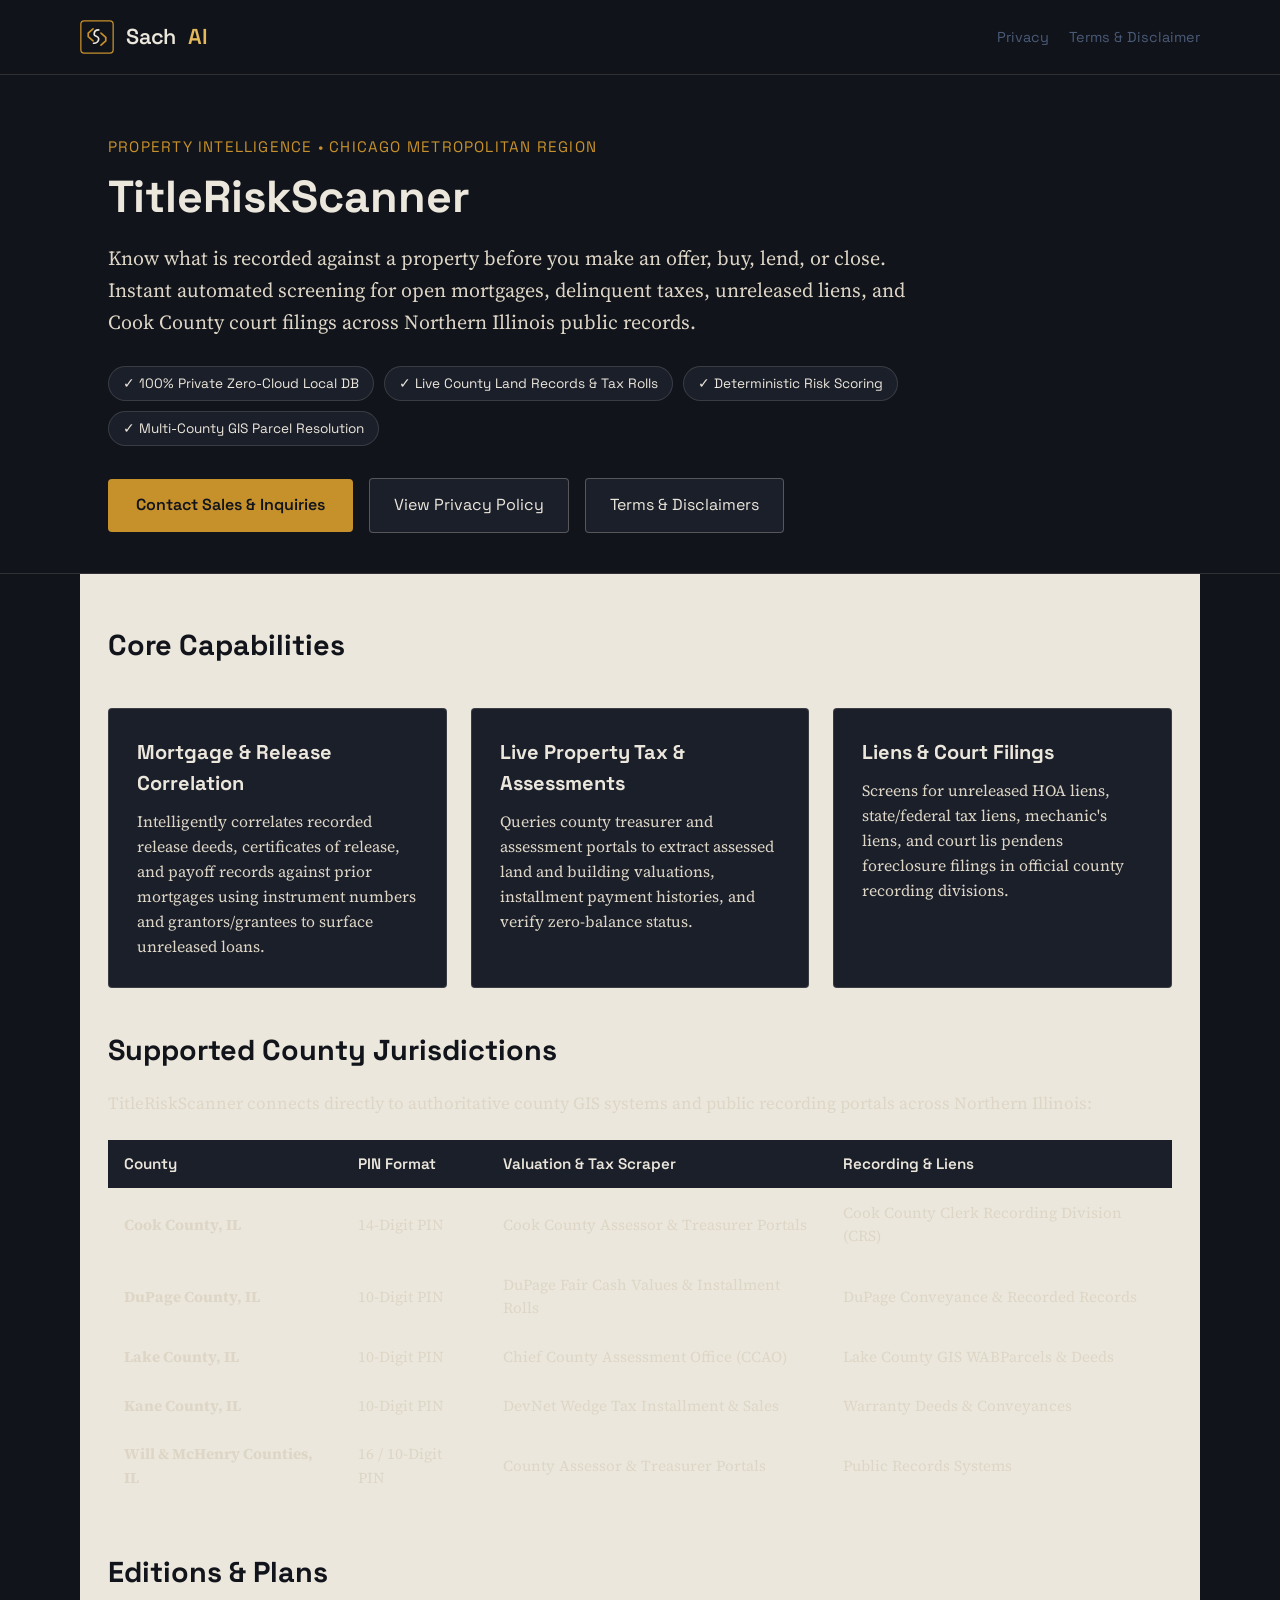
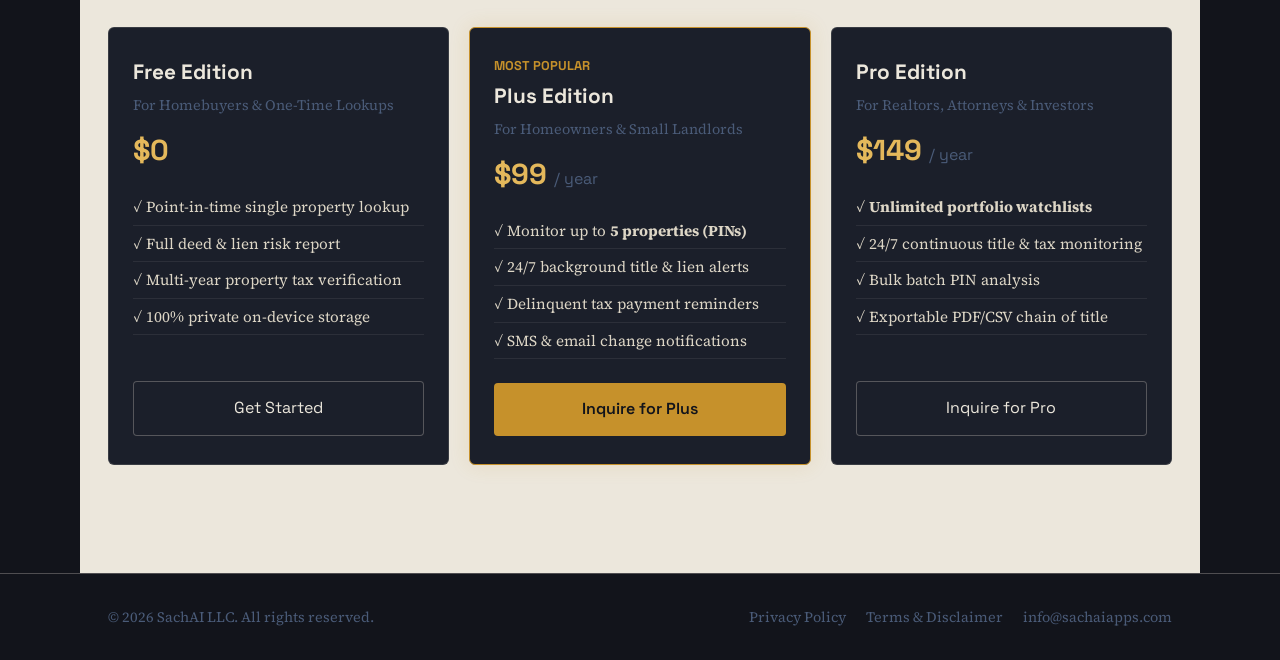
==== titleriskscanner/index.html @ fa9edb5c "Add TitleRiskScanner showcase, privacy policy, terms of service, and official contact info" ====
<!DOCTYPE html>
<html lang="en">
<head>
<meta charset="UTF-8">
<meta name="viewport" content="width=device-width, initial-scale=1.0">
<title>TitleRiskScanner — Property Title, Lien &amp; Tax Intelligence | SachAI</title>
<meta name="description" content="TitleRiskScanner automatically investigates Chicagoland property parcels, unreleased mortgages, liens, lis pendens, and county property tax records. 100% private local storage.">
<link rel="preconnect" href="https://fonts.googleapis.com">
<link rel="preconnect" href="https://fonts.gstatic.com" crossorigin>
<link href="https://fonts.googleapis.com/css2?family=Space+Grotesk:wght@500;600;700&family=Source+Serif+4:ital,wght@0,400;0,600;1,400&display=swap" rel="stylesheet">
<link rel="stylesheet" href="../styles.css">
<style>
  .product-hero {
    padding: 60px 0 40px;
    border-bottom: 1px solid var(--line);
    position: relative;
    overflow: hidden;
  }
  .product-kicker {
    font-family: var(--font-display);
    color: var(--brass);
    font-size: 0.95rem;
    letter-spacing: 0.08em;
    text-transform: uppercase;
    margin-bottom: 12px;
  }
  .product-title {
    font-family: var(--font-display);
    font-size: 2.8rem;
    font-weight: 700;
    line-height: 1.15;
    margin: 0 0 16px;
    color: var(--paper);
  }
  .product-lede {
    font-size: 1.25rem;
    color: var(--paper-dim);
    line-height: 1.6;
    max-width: 820px;
    margin-bottom: 28px;
  }
  .badge-row {
    display: flex;
    flex-wrap: wrap;
    gap: 10px;
    margin-bottom: 32px;
  }
  .pill-badge {
    display: inline-flex;
    align-items: center;
    gap: 6px;
    background: var(--ink-2);
    border: 1px solid var(--line);
    padding: 6px 14px;
    border-radius: 20px;
    font-family: var(--font-display);
    font-size: 0.85rem;
    color: var(--paper);
  }
  .cta-group {
    display: flex;
    flex-wrap: wrap;
    gap: 16px;
    align-items: center;
  }
  .btn-primary {
    display: inline-flex;
    align-items: center;
    gap: 8px;
    background: var(--brass);
    color: var(--ink);
    font-family: var(--font-display);
    font-weight: 600;
    font-size: 1rem;
    padding: 14px 28px;
    border-radius: 4px;
    text-decoration: none;
    transition: background 0.2s ease, transform 0.1s ease;
  }
  .btn-primary:hover {
    background: var(--brass-light);
    transform: translateY(-1px);
  }
  .btn-secondary {
    display: inline-flex;
    align-items: center;
    gap: 8px;
    background: var(--ink-2);
    color: var(--paper);
    border: 1px solid var(--line-strong);
    font-family: var(--font-display);
    font-size: 1rem;
    padding: 14px 24px;
    border-radius: 4px;
    text-decoration: none;
    transition: border-color 0.2s ease;
  }
  .btn-secondary:hover {
    border-color: var(--brass);
    color: var(--brass-light);
  }
  .grid-3 {
    display: grid;
    grid-template-columns: repeat(auto-fit, minmax(280px, 1fr));
    gap: 24px;
    margin: 40px 0;
  }
  .feature-card {
    background: var(--ink-2);
    border: 1px solid var(--line);
    padding: 28px;
    border-radius: 4px;
  }
  .feature-card h3 {
    font-family: var(--font-display);
    font-size: 1.25rem;
    color: var(--paper);
    margin: 0 0 10px;
  }
  .feature-card p {
    color: var(--paper-dim);
    font-size: 0.98rem;
    line-height: 1.6;
    margin: 0;
  }
  .county-table {
    width: 100%;
    border-collapse: collapse;
    margin: 24px 0;
    font-size: 0.95rem;
  }
  .county-table th, .county-table td {
    padding: 12px 16px;
    text-align: left;
    border-bottom: 1px solid var(--line);
  }
  .county-table th {
    background: var(--ink-2);
    font-family: var(--font-display);
    color: var(--paper);
    font-weight: 600;
  }
  .county-table td {
    color: var(--paper-dim);
  }
  .tier-grid {
    display: grid;
    grid-template-columns: repeat(auto-fit, minmax(260px, 1fr));
    gap: 20px;
    margin: 32px 0 48px;
  }
  .tier-card {
    background: var(--ink-2);
    border: 1px solid var(--line);
    padding: 28px 24px;
    border-radius: 6px;
    display: flex;
    flex-direction: column;
    justify-content: space-between;
  }
  .tier-card.featured {
    border-color: var(--brass);
    box-shadow: 0 0 20px rgba(198, 145, 43, 0.15);
  }
  .tier-title {
    font-family: var(--font-display);
    font-size: 1.3rem;
    color: var(--paper);
    margin: 0 0 6px;
  }
  .tier-price {
    font-family: var(--font-display);
    font-size: 1.8rem;
    font-weight: 700;
    color: var(--brass-light);
    margin: 12px 0;
  }
  .tier-list {
    list-style: none;
    padding: 0;
    margin: 16px 0 24px;
    font-size: 0.95rem;
    color: var(--paper-dim);
  }
  .tier-list li {
    padding: 6px 0;
    border-bottom: 1px solid rgba(236, 231, 220, 0.08);
  }
</style>
</head>
<body>

<header class="site-head">
  <div class="wrap head-row" style="padding-bottom: 20px;">
    <a href="../index.html" class="logotype" aria-label="SachAI home">
      <svg class="mark" viewBox="0 0 40 40" xmlns="http://www.w3.org/2000/svg" aria-hidden="true">
        <rect x="1" y="1" width="38" height="38" rx="4" fill="none" stroke="#c6912b" stroke-width="1.5"/>
        <path d="M15.33 10.33 L9.67 15.33 L9.67 19.67 L15.33 24.67" fill="none" stroke="#c6912b" stroke-width="2" stroke-linecap="round" stroke-linejoin="round"/>
        <path d="M24.67 15.33 L30.33 20.33 L30.33 24.67 L24.67 29.67" fill="none" stroke="#c6912b" stroke-width="2" stroke-linecap="round" stroke-linejoin="round"/>
        <path d="M22 11.67 C18.33 11.67 16.67 14 16.67 16.67 C16.67 19.67 22 18.67 22 22 C22 25 19.67 27.33 16 27.33" fill="none" stroke="#ece7dc" stroke-width="2" stroke-linecap="round"/>
      </svg>
      Sach<span class="co">AI</span>
    </a>
    <div style="display: flex; gap: 20px; align-items: center;">
      <a href="privacy.html" style="font-family: var(--font-display); font-size: 0.9rem; color: var(--slate); text-decoration: none;">Privacy</a>
      <a href="terms.html" style="font-family: var(--font-display); font-size: 0.9rem; color: var(--slate); text-decoration: none;">Terms &amp; Disclaimer</a>
    </div>
  </div>
</header>

<section class="product-hero">
  <div class="wrap">
    <div class="product-kicker">Property Intelligence &bull; Chicago Metropolitan Region</div>
    <h1 class="product-title">TitleRiskScanner</h1>
    <p class="product-lede">
      Know what is recorded against a property before you make an offer, buy, lend, or close. Instant automated screening for open mortgages, delinquent taxes, unreleased liens, and Cook County court filings across Northern Illinois public records.
    </p>

    <div class="badge-row">
      <span class="pill-badge">&#10003; 100% Private Zero-Cloud Local DB</span>
      <span class="pill-badge">&#10003; Live County Land Records &amp; Tax Rolls</span>
      <span class="pill-badge">&#10003; Deterministic Risk Scoring</span>
      <span class="pill-badge">&#10003; Multi-County GIS Parcel Resolution</span>
    </div>

    <div class="cta-group">
      <a href="mailto:info@sachaiapps.com?subject=TitleRiskScanner%20Inquiry" class="btn-primary">Contact Sales &amp; Inquiries</a>
      <a href="privacy.html" class="btn-secondary">View Privacy Policy</a>
      <a href="terms.html" class="btn-secondary">Terms &amp; Disclaimers</a>
    </div>
  </div>
</section>

<main class="wrap" style="padding-top: 48px; padding-bottom: 60px;">
  <h2 style="font-family: var(--font-display); font-size: 1.8rem; margin: 0 0 16px;">Core Capabilities</h2>
  
  <div class="grid-3">
    <div class="feature-card">
      <h3>Mortgage &amp; Release Correlation</h3>
      <p>Intelligently correlates recorded release deeds, certificates of release, and payoff records against prior mortgages using instrument numbers and grantors/grantees to surface unreleased loans.</p>
    </div>
    <div class="feature-card">
      <h3>Live Property Tax &amp; Assessments</h3>
      <p>Queries county treasurer and assessment portals to extract assessed land and building valuations, installment payment histories, and verify zero-balance status.</p>
    </div>
    <div class="feature-card">
      <h3>Liens &amp; Court Filings</h3>
      <p>Screens for unreleased HOA liens, state/federal tax liens, mechanic's liens, and court lis pendens foreclosure filings in official county recording divisions.</p>
    </div>
  </div>

  <h2 style="font-family: var(--font-display); font-size: 1.8rem; margin: 40px 0 16px;">Supported County Jurisdictions</h2>
  <p style="color: var(--paper-dim);">TitleRiskScanner connects directly to authoritative county GIS systems and public recording portals across Northern Illinois:</p>

  <table class="county-table">
    <thead>
      <tr>
        <th>County</th>
        <th>PIN Format</th>
        <th>Valuation &amp; Tax Scraper</th>
        <th>Recording &amp; Liens</th>
      </tr>
    </thead>
    <tbody>
      <tr>
        <td><strong>Cook County, IL</strong></td>
        <td>14-Digit PIN</td>
        <td>Cook County Assessor &amp; Treasurer Portals</td>
        <td>Cook County Clerk Recording Division (CRS)</td>
      </tr>
      <tr>
        <td><strong>DuPage County, IL</strong></td>
        <td>10-Digit PIN</td>
        <td>DuPage Fair Cash Values &amp; Installment Rolls</td>
        <td>DuPage Conveyance &amp; Recorded Records</td>
      </tr>
      <tr>
        <td><strong>Lake County, IL</strong></td>
        <td>10-Digit PIN</td>
        <td>Chief County Assessment Office (CCAO)</td>
        <td>Lake County GIS WABParcels &amp; Deeds</td>
      </tr>
      <tr>
        <td><strong>Kane County, IL</strong></td>
        <td>10-Digit PIN</td>
        <td>DevNet Wedge Tax Installment &amp; Sales</td>
        <td>Warranty Deeds &amp; Conveyances</td>
      </tr>
      <tr>
        <td><strong>Will &amp; McHenry Counties, IL</strong></td>
        <td>16 / 10-Digit PIN</td>
        <td>County Assessor &amp; Treasurer Portals</td>
        <td>Public Records Systems</td>
      </tr>
    </tbody>
  </table>

  <h2 style="font-family: var(--font-display); font-size: 1.8rem; margin: 48px 0 16px;">Editions &amp; Plans</h2>
  <div class="tier-grid">
    <div class="tier-card">
      <div>
        <h3 class="tier-title">Free Edition</h3>
        <p style="color: var(--slate); font-size: 0.9rem; margin: 0;">For Homebuyers &amp; One-Time Lookups</p>
        <div class="tier-price">$0</div>
        <ul class="tier-list">
          <li>&#10003; Point-in-time single property lookup</li>
          <li>&#10003; Full deed &amp; lien risk report</li>
          <li>&#10003; Multi-year property tax verification</li>
          <li>&#10003; 100% private on-device storage</li>
        </ul>
      </div>
      <a href="mailto:info@sachaiapps.com?subject=TitleRiskScanner%20Free%20Edition" class="btn-secondary" style="text-align: center; justify-content: center;">Get Started</a>
    </div>

    <div class="tier-card featured">
      <div>
        <div style="font-family: var(--font-display); color: var(--brass); font-size: 0.8rem; text-transform: uppercase; font-weight: 700; margin-bottom: 4px;">Most Popular</div>
        <h3 class="tier-title">Plus Edition</h3>
        <p style="color: var(--slate); font-size: 0.9rem; margin: 0;">For Homeowners &amp; Small Landlords</p>
        <div class="tier-price">$99 <span style="font-size: 1rem; font-weight: normal; color: var(--slate);">/ year</span></div>
        <ul class="tier-list">
          <li>&#10003; Monitor up to <strong>5 properties (PINs)</strong></li>
          <li>&#10003; 24/7 background title &amp; lien alerts</li>
          <li>&#10003; Delinquent tax payment reminders</li>
          <li>&#10003; SMS &amp; email change notifications</li>
        </ul>
      </div>
      <a href="mailto:info@sachaiapps.com?subject=TitleRiskScanner%20Plus%20License" class="btn-primary" style="text-align: center; justify-content: center;">Inquire for Plus</a>
    </div>

    <div class="tier-card">
      <div>
        <h3 class="tier-title">Pro Edition</h3>
        <p style="color: var(--slate); font-size: 0.9rem; margin: 0;">For Realtors, Attorneys &amp; Investors</p>
        <div class="tier-price">$149 <span style="font-size: 1rem; font-weight: normal; color: var(--slate);">/ year</span></div>
        <ul class="tier-list">
          <li>&#10003; <strong>Unlimited portfolio watchlists</strong></li>
          <li>&#10003; 24/7 continuous title &amp; tax monitoring</li>
          <li>&#10003; Bulk batch PIN analysis</li>
          <li>&#10003; Exportable PDF/CSV chain of title</li>
        </ul>
      </div>
      <a href="mailto:info@sachaiapps.com?subject=TitleRiskScanner%20Pro%20License" class="btn-secondary" style="text-align: center; justify-content: center;">Inquire for Pro</a>
    </div>
  </div>
</main>

<footer>
  <div class="wrap foot-row">
    <span>&copy; 2026 SachAI LLC. All rights reserved.</span>
    <div style="display: flex; gap: 20px;">
      <a href="privacy.html">Privacy Policy</a>
      <a href="terms.html">Terms &amp; Disclaimer</a>
      <a href="mailto:info@sachaiapps.com">info@sachaiapps.com</a>
    </div>
  </div>
</footer>

</body>
</html>
---- styles.css ----
/* ==========================================================================
   SachAI — Design tokens
   Palette: "blueprint & brass" — deep instrument-navy paired with a warm
   brass accent, evoking engineering drawings and precision hardware
   rather than a generic SaaS gradient.
   ========================================================================== */
:root {
  --ink: #12141b;
  --ink-2: #1b1f2a;
  --paper: #ece7dc;
  --paper-dim: #ddd6c6;
  --slate: #4a5b78;
  --brass: #c6912b;
  --brass-light: #e4b85b;
  --line: rgba(236, 231, 220, 0.14);
  --line-strong: rgba(236, 231, 220, 0.28);

  --font-display: "Space Grotesk", "Helvetica Neue", Arial, sans-serif;
  --font-body: "Source Serif 4", Georgia, "Times New Roman", serif;

  --max-w: 1120px;
}

* { box-sizing: border-box; }

html { scroll-behavior: smooth; }

@media (prefers-reduced-motion: reduce) {
  html { scroll-behavior: auto; }
  * { animation-duration: 0.001ms !important; transition-duration: 0.001ms !important; }
}

body {
  margin: 0;
  background: var(--ink);
  color: var(--paper);
  font-family: var(--font-body);
  font-size: 17px;
  line-height: 1.55;
  -webkit-font-smoothing: antialiased;
}

a {
  color: inherit;
}

.wrap {
  max-width: var(--max-w);
  margin: 0 auto;
  padding: 0 28px;
}

/* ---------------------------------------------------------------------- */
/* Header + nav                                                            */
/* ---------------------------------------------------------------------- */

header.site-head {
  position: sticky;
  top: 0;
  z-index: 20;
  background: rgba(18, 20, 27, 0.92);
  backdrop-filter: blur(8px);
  border-bottom: 1px solid var(--line);
}

.head-row {
  display: flex;
  align-items: center;
  justify-content: space-between;
  padding: 20px 0 0;
  gap: 24px;
  flex-wrap: wrap;
}

.logotype {
  display: flex;
  align-items: center;
  gap: 12px;
  font-family: var(--font-display);
  font-weight: 600;
  font-size: 1.35rem;
  letter-spacing: -0.01em;
  text-decoration: none;
  color: var(--paper);
}

.logotype .mark {
  width: 34px;
  height: 34px;
  flex-shrink: 0;
}

.logotype .co {
  color: var(--brass-light);
}

.tagline-small {
  font-family: var(--font-body);
  font-style: italic;
  color: var(--slate);
  font-size: 0.95rem;
  display: none;
}

@media (min-width: 720px) {
  .tagline-small { display: inline; }
}

nav.tabs {
  display: flex;
  gap: 4px;
  margin-top: 18px;
  overflow-x: auto;
  scrollbar-width: none;
  position: relative;
}
nav.tabs::-webkit-scrollbar { display: none; }

nav.tabs button {
  font-family: var(--font-display);
  background: none;
  border: none;
  color: var(--slate);
  font-size: 0.95rem;
  padding: 12px 18px;
  cursor: pointer;
  white-space: nowrap;
  position: relative;
  transition: color 0.2s ease;
}

nav.tabs button:hover {
  color: var(--paper);
}

nav.tabs button[aria-selected="true"] {
  color: var(--paper);
}

nav.tabs .indicator {
  position: absolute;
  bottom: 0;
  height: 2px;
  background: var(--brass);
  transition: left 0.28s cubic-bezier(0.4, 0, 0.2, 1), width 0.28s cubic-bezier(0.4, 0, 0.2, 1);
}

/* ---------------------------------------------------------------------- */
/* Hero                                                                     */
/* ---------------------------------------------------------------------- */

.hero {
  position: relative;
  padding: 72px 0 56px;
  overflow: hidden;
}

.hero-grid {
  position: absolute;
  inset: 0;
  background-image:
    linear-gradient(var(--line) 1px, transparent 1px),
    linear-gradient(90deg, var(--line) 1px, transparent 1px);
  background-size: 42px 42px;
  mask-image: linear-gradient(to bottom, black, transparent 85%);
  pointer-events: none;
  opacity: 0.6;
}

.hero-inner {
  position: relative;
  display: grid;
  grid-template-columns: 1fr;
  gap: 32px;
  align-items: end;
}

@media (min-width: 860px) {
  .hero-inner { grid-template-columns: 1.4fr 1fr; }
}

.hero h1 {
  font-family: var(--font-display);
  font-weight: 500;
  font-size: clamp(2.1rem, 5vw, 3.4rem);
  line-height: 1.08;
  letter-spacing: -0.01em;
  margin: 0 0 20px;
  max-width: 15ch;
}

.hero p.lede {
  font-size: 1.1rem;
  max-width: 46ch;
  color: rgba(236, 231, 220, 0.82);
  margin: 0;
}

.hero-figures {
  display: grid;
  grid-template-columns: repeat(2, 1fr);
  border: 1px solid var(--line-strong);
  border-radius: 2px;
}

.hero-figures div {
  padding: 18px 20px;
  border-right: 1px solid var(--line);
  border-bottom: 1px solid var(--line);
}
.hero-figures div:nth-child(2n) { border-right: none; }
.hero-figures div:nth-child(3), .hero-figures div:nth-child(4) { border-bottom: none; }

.hero-figures .num {
  display: block;
  font-family: var(--font-display);
  font-size: 1.6rem;
  color: var(--brass-light);
}
.hero-figures .lbl {
  font-size: 0.85rem;
  color: var(--slate);
}

/* ---------------------------------------------------------------------- */
/* Content panel                                                            */
/* ---------------------------------------------------------------------- */

main {
  background: var(--paper);
  color: var(--ink);
  border-top: 1px solid var(--line-strong);
}

.panel {
  padding: 56px 0 80px;
}

.panel-head {
  display: flex;
  align-items: baseline;
  justify-content: space-between;
  gap: 20px;
  margin-bottom: 8px;
  flex-wrap: wrap;
}

.panel-head h2 {
  font-family: var(--font-display);
  font-weight: 500;
  font-size: 1.9rem;
  margin: 0;
  letter-spacing: -0.01em;
}

.panel-head .count {
  font-family: var(--font-display);
  color: var(--slate);
  font-size: 0.95rem;
}

.panel-sub {
  color: var(--slate);
  margin: 0 0 36px;
  max-width: 60ch;
}

.card-grid {
  display: grid;
  grid-template-columns: 1fr;
  gap: 1px;
  background: var(--paper-dim);
  border: 1px solid var(--paper-dim);
}

@media (min-width: 720px) {
  .card-grid { grid-template-columns: 1fr 1fr; }
}

.card {
  background: var(--paper);
  padding: 28px 30px;
  display: flex;
  flex-direction: column;
  gap: 10px;
}

.card h3 {
  font-family: var(--font-display);
  font-size: 1.2rem;
  margin: 0;
  font-weight: 600;
}

.card .tag {
  color: var(--brass);
  font-style: italic;
  font-family: var(--font-body);
  font-size: 0.98rem;
  margin: 0;
}

.card p.desc {
  margin: 4px 0 6px;
  color: #2a2d33;
  font-size: 0.98rem;
}

.card a.card-link {
  font-family: var(--font-display);
  font-size: 0.88rem;
  color: var(--ink);
  text-decoration: none;
  border-bottom: 1px solid var(--brass);
  align-self: start;
  padding-bottom: 1px;
}
.card a.card-link:hover {
  color: var(--brass);
}

.state-msg {
  padding: 40px 0;
  color: var(--slate);
  font-style: italic;
}

/* ---------------------------------------------------------------------- */
/* Footer                                                                   */
/* ---------------------------------------------------------------------- */

footer {
  background: var(--ink);
  padding: 32px 0;
  border-top: 1px solid var(--line-strong);
}

footer .foot-row {
  display: flex;
  flex-wrap: wrap;
  gap: 16px;
  justify-content: space-between;
  align-items: center;
  color: var(--slate);
  font-size: 0.9rem;
}

footer a { color: var(--slate); text-decoration: none; }
footer a:hover { color: var(--brass-light); }

:focus-visible {
  outline: 2px solid var(--brass);
  outline-offset: 2px;
}
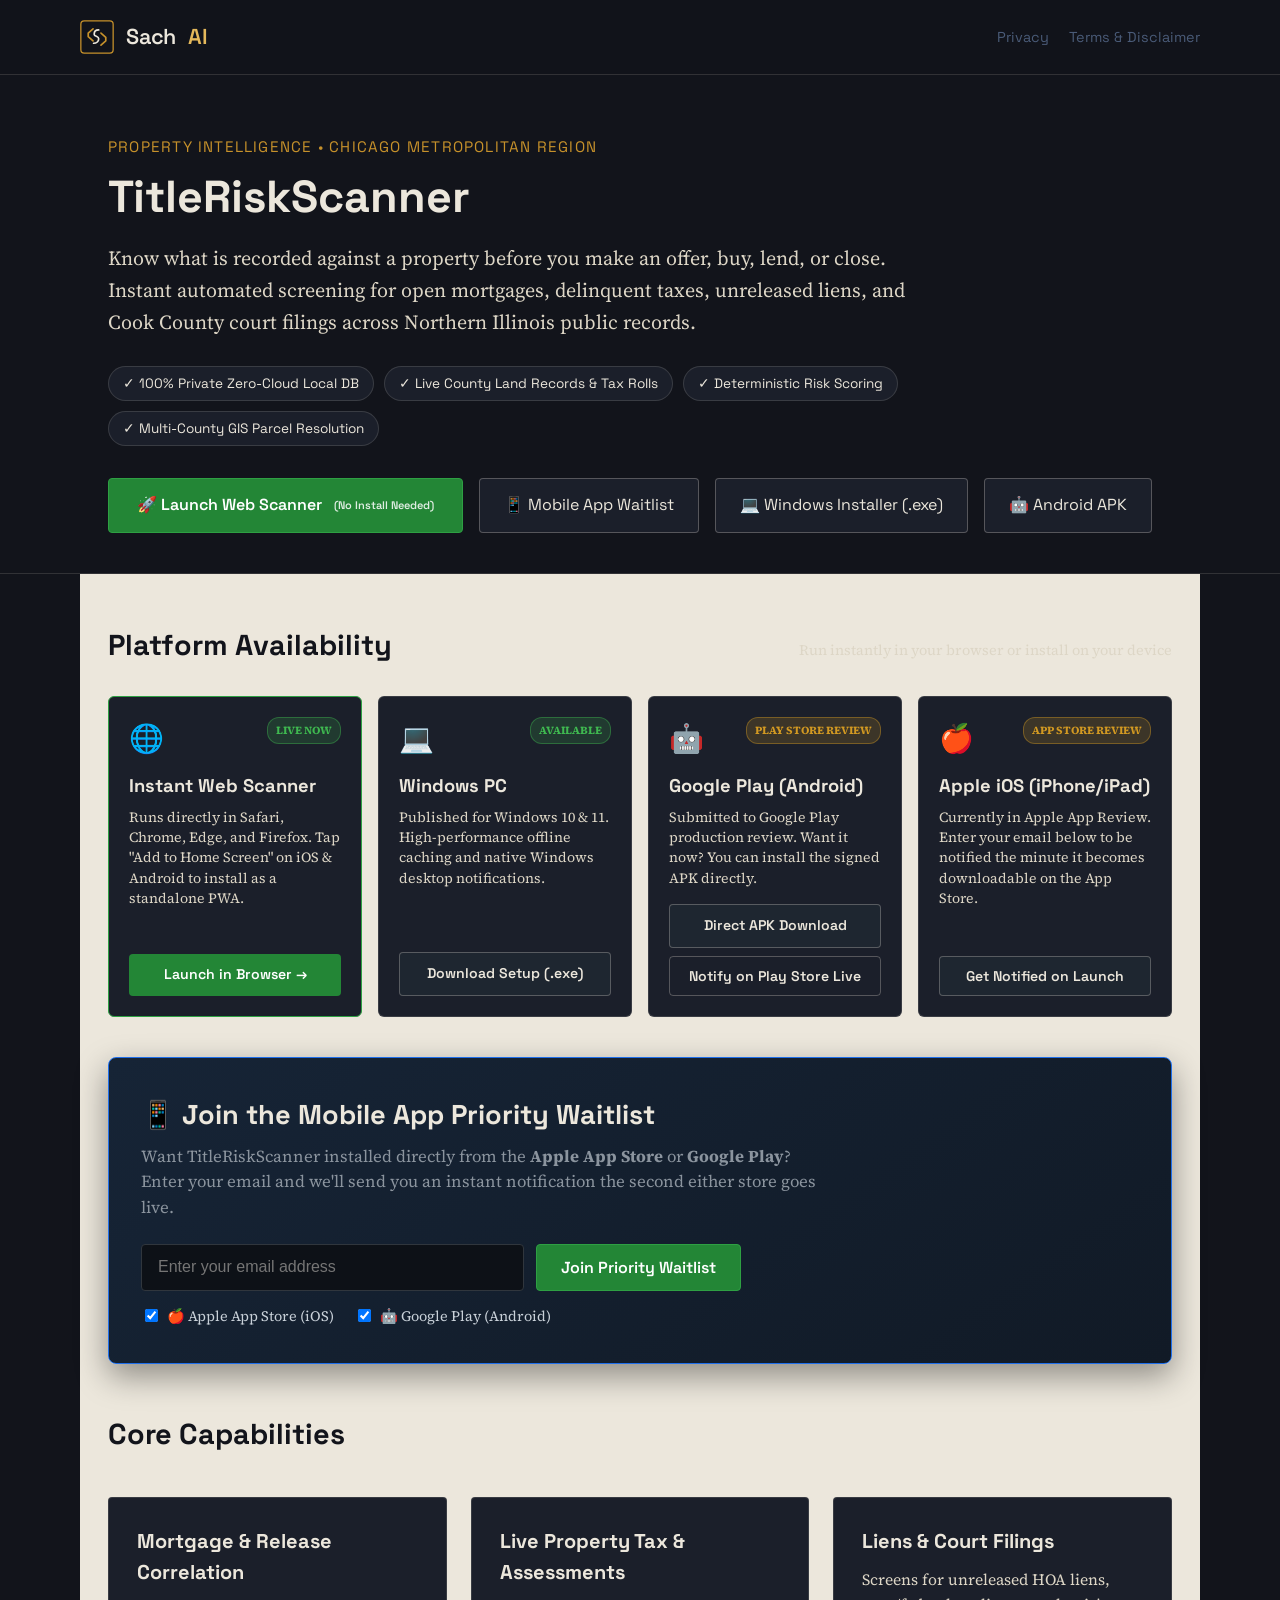
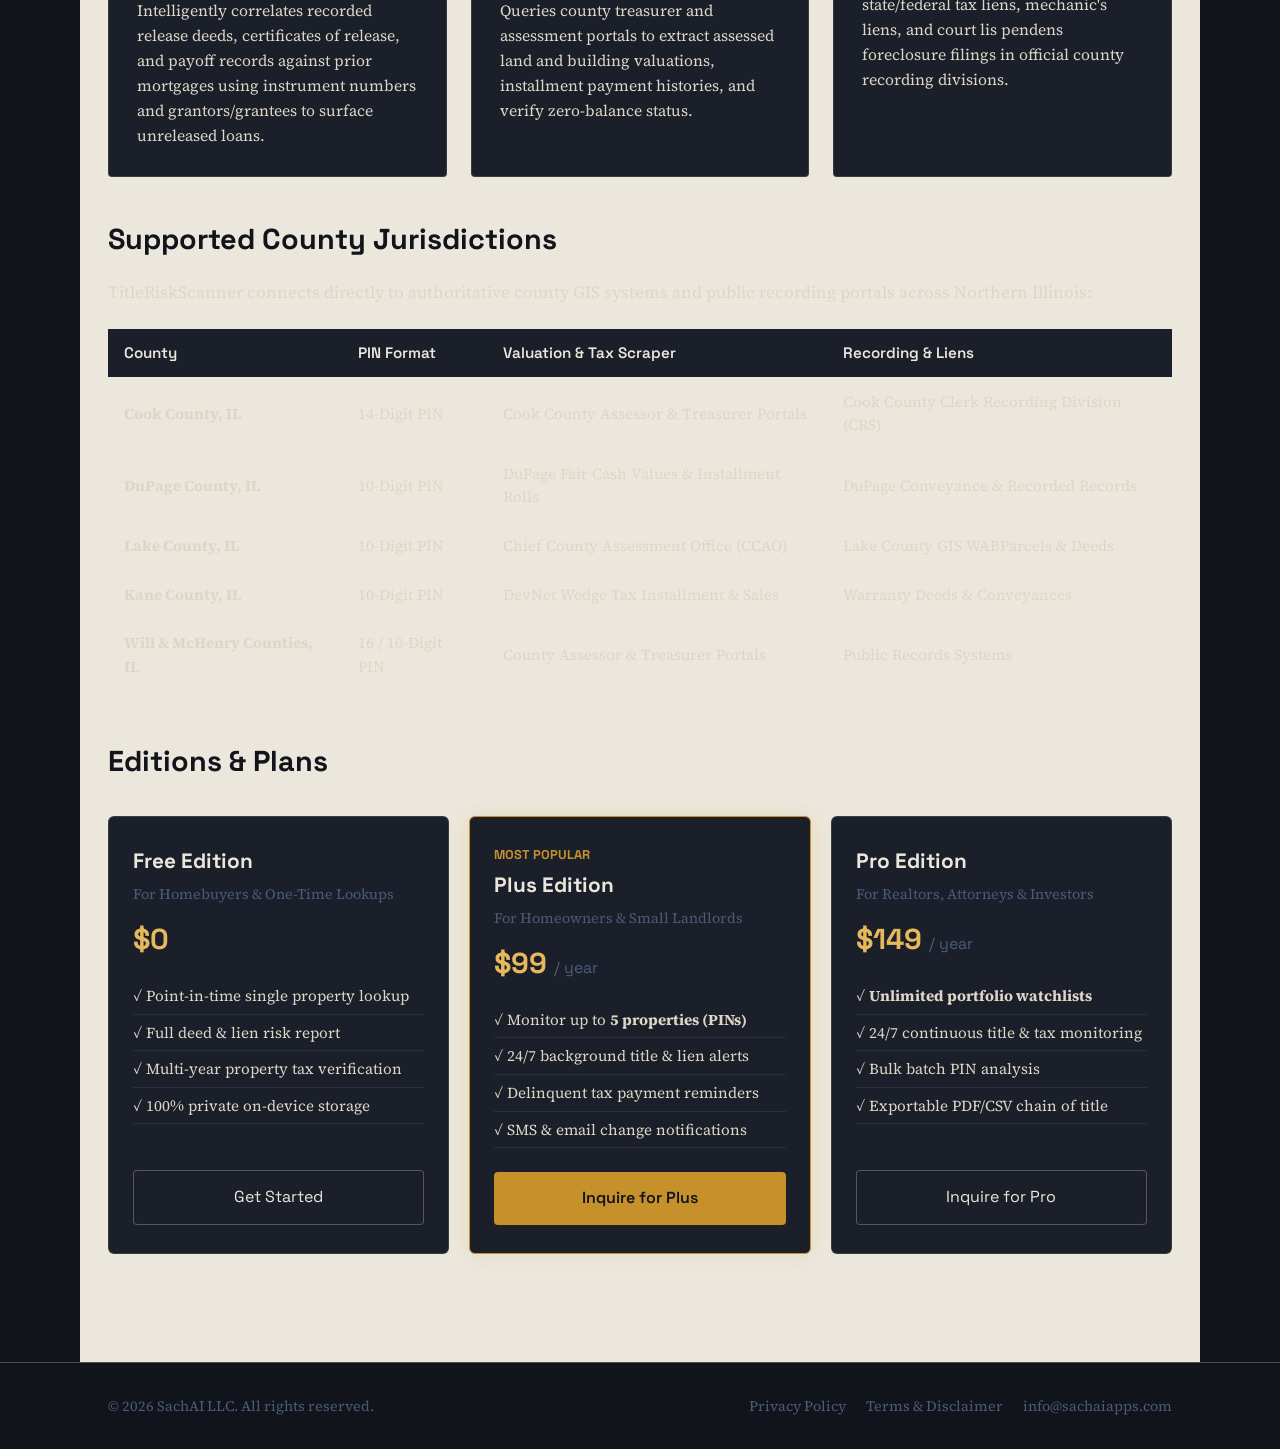
==== commit 0b39df97: "Deploy TitleRiskScanner Web App, Mobile Waitlist, Direct Android APK, and SEO metadata" ====
--- a/titleriskscanner/index.html
+++ b/titleriskscanner/index.html
@@ -4,6 +4,71 @@
 <meta charset="UTF-8">
 <meta name="viewport" content="width=device-width, initial-scale=1.0">
 <title>TitleRiskScanner — Property Title, Lien &amp; Tax Intelligence | SachAI</title>
+
+<link rel="canonical" href="https://sachaiapps.com/titleriskscanner/">
+<meta name="keywords" content="Cook County property title search, Chicago deed check, unreleased mortgage scanner, property tax delinquent search Illinois, DuPage County liens, real estate due diligence, title risk score">
+<meta name="author" content="SachAI LLC">
+<meta property="og:type" content="website">
+<meta property="og:title" content="TitleRiskScanner — Instant Property Title, Lien & Tax Intelligence">
+<meta property="og:description" content="Investigate Chicagoland property parcels, unreleased mortgages, liens, lis pendens, and county property tax records before you buy or close. 100% private local storage.">
+<meta property="og:url" content="https://sachaiapps.com/titleriskscanner/">
+<meta property="og:image" content="https://sachaiapps.com/logos/sachai-app-icon-1024.png">
+<meta name="twitter:card" content="summary_large_image">
+<meta name="twitter:title" content="TitleRiskScanner — Property Title & Lien Intelligence">
+<meta name="twitter:description" content="Instant title risk scoring, recorded deed inspection, unreleased mortgages, and county tax rolls across Cook County and Chicagoland.">
+<meta name="twitter:image" content="https://sachaiapps.com/logos/sachai-app-icon-1024.png">
+
+<!-- Schema.org SoftwareApplication JSON-LD -->
+<script type="application/ld+json">
+{
+  "@context": "https://schema.org",
+  "@type": "SoftwareApplication",
+  "name": "TitleRiskScanner",
+  "alternateName": "TitleRisk",
+  "operatingSystem": "Web, iOS, Android, Windows, macOS",
+  "applicationCategory": "RealEstateApplication",
+  "offers": [
+    {
+      "@type": "Offer",
+      "name": "Free Edition",
+      "price": "0",
+      "priceCurrency": "USD"
+    },
+    {
+      "@type": "Offer",
+      "name": "Plus Edition",
+      "price": "99",
+      "priceCurrency": "USD",
+      "priceSpecification": {
+        "@type": "UnitPriceSpecification",
+        "price": "99",
+        "priceCurrency": "USD",
+        "unitText": "YEAR"
+      }
+    },
+    {
+      "@type": "Offer",
+      "name": "Pro Edition",
+      "price": "149",
+      "priceCurrency": "USD",
+      "priceSpecification": {
+        "@type": "UnitPriceSpecification",
+        "price": "149",
+        "priceCurrency": "USD",
+        "unitText": "YEAR"
+      }
+    }
+  ],
+  "publisher": {
+    "@type": "Organization",
+    "name": "SachAI LLC",
+    "url": "https://sachaiapps.com",
+    "logo": "https://sachaiapps.com/logos/sachai-app-icon-1024.png"
+  },
+  "description": "Property Title Risk, Chain of Title, and Lien Intelligence Scanner for the Chicago metropolitan region."
+}
+</script>
+
 <meta name="description" content="TitleRiskScanner automatically investigates Chicagoland property parcels, unreleased mortgages, liens, lis pendens, and county property tax records. 100% private local storage.">
 <link rel="preconnect" href="https://fonts.googleapis.com">
 <link rel="preconnect" href="https://fonts.gstatic.com" crossorigin>
@@ -186,6 +251,168 @@
     padding: 6px 0;
     border-bottom: 1px solid rgba(236, 231, 220, 0.08);
   }
+
+  /* Platform Cards & Waitlist Section */
+  .platform-grid {
+    display: grid;
+    grid-template-columns: repeat(auto-fit, minmax(240px, 1fr));
+    gap: 16px;
+    margin: 28px 0;
+  }
+  .platform-card {
+    background: var(--ink-2);
+    border: 1px solid var(--line);
+    border-radius: 6px;
+    padding: 20px;
+    display: flex;
+    flex-direction: column;
+    justify-content: space-between;
+    transition: transform 0.15s ease, border-color 0.15s ease;
+  }
+  .platform-card:hover {
+    transform: translateY(-2px);
+    border-color: var(--brass);
+  }
+  .platform-card-header {
+    display: flex;
+    justify-content: space-between;
+    align-items: flex-start;
+    margin-bottom: 12px;
+  }
+  .platform-icon {
+    font-size: 28px;
+  }
+  .platform-status-badge {
+    font-size: 11px;
+    font-weight: 700;
+    text-transform: uppercase;
+    padding: 4px 8px;
+    border-radius: 12px;
+  }
+  .status-live {
+    background: rgba(63, 185, 80, 0.18);
+    color: #3fb950;
+    border: 1px solid rgba(63, 185, 80, 0.4);
+  }
+  .status-review {
+    background: rgba(210, 153, 34, 0.18);
+    color: #d29922;
+    border: 1px solid rgba(210, 153, 34, 0.4);
+  }
+  .platform-title {
+    font-family: var(--font-display);
+    font-size: 1.15rem;
+    color: var(--paper);
+    margin: 0 0 6px;
+  }
+  .platform-desc {
+    font-size: 0.88rem;
+    color: var(--paper-dim);
+    line-height: 1.45;
+    margin: 0 0 16px;
+  }
+  .platform-btn {
+    display: inline-flex;
+    align-items: center;
+    justify-content: center;
+    gap: 6px;
+    font-family: var(--font-display);
+    font-size: 0.88rem;
+    font-weight: 600;
+    padding: 10px 14px;
+    border-radius: 4px;
+    text-decoration: none;
+    transition: background 0.15s ease;
+  }
+  .platform-btn-primary {
+    background: var(--brass);
+    color: var(--ink);
+  }
+  .platform-btn-primary:hover {
+    background: var(--brass-light);
+  }
+  .platform-btn-secondary {
+    background: var(--ink-3, #1e2630);
+    color: var(--paper);
+    border: 1px solid var(--line-strong);
+  }
+  .platform-btn-secondary:hover {
+    border-color: var(--brass);
+    color: var(--brass-light);
+  }
+
+  /* Waitlist Form Box */
+  .waitlist-box {
+    background: linear-gradient(145deg, #162436 0%, #111a26 100%);
+    border: 1px solid #1f6feb;
+    border-radius: 8px;
+    padding: 36px 32px;
+    margin: 40px 0;
+    box-shadow: 0 12px 32px rgba(0,0,0,0.4);
+  }
+  .waitlist-title {
+    font-family: var(--font-display);
+    font-size: 1.7rem;
+    color: var(--paper);
+    margin: 0 0 8px;
+  }
+  .waitlist-sub {
+    font-size: 1.05rem;
+    color: #8b949e;
+    margin: 0 0 24px;
+    max-width: 680px;
+    line-height: 1.5;
+  }
+  .waitlist-form-row {
+    display: flex;
+    gap: 12px;
+    flex-wrap: wrap;
+    max-width: 600px;
+  }
+  .waitlist-input {
+    flex: 1;
+    min-width: 260px;
+    background: #0d1117;
+    border: 1px solid #30363d;
+    color: #f0f6fc;
+    padding: 12px 16px;
+    border-radius: 4px;
+    font-size: 1rem;
+    outline: none;
+  }
+  .waitlist-input:focus {
+    border-color: #58a6ff;
+    box-shadow: 0 0 0 3px rgba(88,166,255,0.2);
+  }
+  .waitlist-btn {
+    background: #238636;
+    color: #ffffff;
+    border: 1px solid #2ea043;
+    padding: 12px 24px;
+    border-radius: 4px;
+    font-family: var(--font-display);
+    font-size: 1rem;
+    font-weight: 600;
+    cursor: pointer;
+    transition: background 0.15s ease;
+  }
+  .waitlist-btn:hover {
+    background: #2ea043;
+  }
+  .waitlist-checks {
+    display: flex;
+    gap: 20px;
+    margin-top: 14px;
+    font-size: 0.9rem;
+    color: #c9d1d9;
+  }
+  .waitlist-checks label {
+    display: flex;
+    align-items: center;
+    gap: 6px;
+    cursor: pointer;
+  }
+
 </style>
 </head>
 <body>
@@ -224,14 +451,111 @@
     </div>
 
     <div class="cta-group">
-      <a href="mailto:info@sachaiapps.com?subject=TitleRiskScanner%20Inquiry" class="btn-primary">Contact Sales &amp; Inquiries</a>
-      <a href="privacy.html" class="btn-secondary">View Privacy Policy</a>
-      <a href="terms.html" class="btn-secondary">Terms &amp; Disclaimers</a>
+      <a href="app/" class="btn-primary" style="background:#238636; border:1px solid #2ea043; color:#fff;">
+        <span>🚀 Launch Web Scanner</span>
+        <span style="font-size:11px; opacity:0.85; padding-left:4px;">(No Install Needed)</span>
+      </a>
+      <a href="#waitlist" class="btn-secondary">
+        <span>📱 Mobile App Waitlist</span>
+      </a>
+      <a href="../downloads/1.4/TitleRiskScanner_Setup_v1.4.exe" class="btn-secondary" download>
+        <span>💻 Windows Installer (.exe)</span>
+      </a>
+      <a href="../downloads/1.4/TitleRiskScanner_Android_v1.4.1.apk" class="btn-secondary" download>
+        <span>🤖 Android APK</span>
+      </a>
     </div>
   </div>
 </section>
 
 <main class="wrap" style="padding-top: 48px; padding-bottom: 60px;">
+  
+  <!-- Platform Availability & Mobile Waitlist Section -->
+  <section id="waitlist" style="margin-bottom: 48px;">
+    <div style="display:flex; justify-content:space-between; align-items:baseline; flex-wrap:wrap; gap:12px; margin-bottom:12px;">
+      <h2 style="font-family: var(--font-display); font-size: 1.8rem; margin:0;">Platform Availability</h2>
+      <span style="color:var(--paper-dim); font-size:0.9rem;">Run instantly in your browser or install on your device</span>
+    </div>
+
+    <div class="platform-grid">
+      <!-- 1. Web App -->
+      <div class="platform-card" style="border-color:#2ea043;">
+        <div>
+          <div class="platform-card-header">
+            <span class="platform-icon">🌐</span>
+            <span class="platform-status-badge status-live">Live Now</span>
+          </div>
+          <h3 class="platform-title">Instant Web Scanner</h3>
+          <p class="platform-desc">Runs directly in Safari, Chrome, Edge, and Firefox. Tap "Add to Home Screen" on iOS & Android to install as a standalone PWA.</p>
+        </div>
+        <a href="app/" class="platform-btn platform-btn-primary" style="background:#238636; color:#fff;">Launch in Browser &rarr;</a>
+      </div>
+
+      <!-- 2. Windows -->
+      <div class="platform-card">
+        <div>
+          <div class="platform-card-header">
+            <span class="platform-icon">💻</span>
+            <span class="platform-status-badge status-live">Available</span>
+          </div>
+          <h3 class="platform-title">Windows PC</h3>
+          <p class="platform-desc">Published for Windows 10 & 11. High-performance offline caching and native Windows desktop notifications.</p>
+        </div>
+        <a href="../downloads/1.4/TitleRiskScanner_Setup_v1.4.exe" class="platform-btn platform-btn-secondary" download>Download Setup (.exe)</a>
+      </div>
+
+      <!-- 3. Android -->
+      <div class="platform-card">
+        <div>
+          <div class="platform-card-header">
+            <span class="platform-icon">🤖</span>
+            <span class="platform-status-badge status-review">Play Store Review</span>
+          </div>
+          <h3 class="platform-title">Google Play (Android)</h3>
+          <p class="platform-desc">Submitted to Google Play production review. Want it now? You can install the signed APK directly.</p>
+        </div>
+        <div style="display:flex; flex-direction:column; gap:8px;">
+          <a href="../downloads/1.4/TitleRiskScanner_Android_v1.4.1.apk" class="platform-btn platform-btn-secondary" download>Direct APK Download</a>
+          <button type="button" onclick="focusWaitlistEmail()" class="platform-btn platform-btn-secondary" style="cursor:pointer; background:none;">Notify on Play Store Live</button>
+        </div>
+      </div>
+
+      <!-- 4. iOS -->
+      <div class="platform-card">
+        <div>
+          <div class="platform-card-header">
+            <span class="platform-icon">🍎</span>
+            <span class="platform-status-badge status-review">App Store Review</span>
+          </div>
+          <h3 class="platform-title">Apple iOS (iPhone/iPad)</h3>
+          <p class="platform-desc">Currently in Apple App Review. Enter your email below to be notified the minute it becomes downloadable on the App Store.</p>
+        </div>
+        <button type="button" onclick="focusWaitlistEmail()" class="platform-btn platform-btn-secondary" style="cursor:pointer; width:100%;">Get Notified on Launch</button>
+      </div>
+    </div>
+
+    <!-- Waitlist Signup Banner Box -->
+    <div class="waitlist-box">
+      <h3 class="waitlist-title">📱 Join the Mobile App Priority Waitlist</h3>
+      <p class="waitlist-sub">
+        Want TitleRiskScanner installed directly from the <strong>Apple App Store</strong> or <strong>Google Play</strong>? Enter your email and we'll send you an instant notification the second either store goes live.
+      </p>
+      <form id="landingWaitlistForm" onsubmit="submitLandingWaitlist(event)">
+        <div class="waitlist-form-row">
+          <input type="email" id="landingWaitlistEmail" class="waitlist-input" placeholder="Enter your email address" required>
+          <button type="submit" id="landingWaitlistBtn" class="waitlist-btn">Join Priority Waitlist</button>
+        </div>
+        <div class="waitlist-checks">
+          <label><input type="checkbox" id="checkIos" checked> 🍎 Apple App Store (iOS)</label>
+          <label><input type="checkbox" id="checkAndroid" checked> 🤖 Google Play (Android)</label>
+        </div>
+      </form>
+      <div id="landingWaitlistSuccess" style="display:none; color:#3fb950; font-size:1.1rem; font-weight:600; margin-top:16px;">
+        🎉 You're on the priority waitlist! We will notify you immediately once the mobile apps are live.
+      </div>
+    </div>
+  </section>
+
   <h2 style="font-family: var(--font-display); font-size: 1.8rem; margin: 0 0 16px;">Core Capabilities</h2>
   
   <div class="grid-3">
@@ -356,5 +680,77 @@
   </div>
 </footer>
 
+
+<script>
+function focusWaitlistEmail() {
+  const el = document.getElementById("landingWaitlistEmail");
+  if (el) {
+    el.scrollIntoView({ behavior: 'smooth', block: 'center' });
+    el.focus();
+  }
+}
+
+async function submitLandingWaitlist(e) {
+  e.preventDefault();
+  const emailInput = document.getElementById("landingWaitlistEmail");
+  const email = emailInput ? emailInput.value : "";
+  const ios = document.getElementById("checkIos") ? document.getElementById("checkIos").checked : true;
+  const android = document.getElementById("checkAndroid") ? document.getElementById("checkAndroid").checked : true;
+  const platforms = [];
+  if (ios) platforms.push("iOS / App Store");
+  if (android) platforms.push("Android / Google Play");
+  const platStr = platforms.join(", ") || "Both";
+
+  const btn = document.getElementById("landingWaitlistBtn");
+  if (btn) {
+    btn.disabled = true;
+    btn.textContent = "Submitting...";
+  }
+
+  try {
+    await fetch("https://formsubmit.co/ajax/info@sachaiapps.com", {
+      method: "POST",
+      headers: {
+        "Content-Type": "application/json",
+        "Accept": "application/json"
+      },
+      body: JSON.stringify({
+        _subject: "TitleRiskScanner Mobile Waitlist: " + email,
+        email: email,
+        platforms: platStr,
+        source: "TitleRiskScanner Landing Page (sachaiapps.com/titleriskscanner/)",
+        timestamp: new Date().toISOString()
+      })
+    });
+  } catch (err) {
+    console.warn("FormSubmit notice:", err);
+  }
+
+  try {
+    localStorage.setItem("trs_waitlist_joined", email);
+  } catch (_) {}
+
+  const form = document.getElementById("landingWaitlistForm");
+  const success = document.getElementById("landingWaitlistSuccess");
+  if (form) form.style.display = "none";
+  if (success) success.style.display = "block";
+}
+
+(function checkLandingWaitlist() {
+  try {
+    const saved = localStorage.getItem("trs_waitlist_joined");
+    if (saved) {
+      const form = document.getElementById("landingWaitlistForm");
+      const success = document.getElementById("landingWaitlistSuccess");
+      if (form) form.style.display = "none";
+      if (success) {
+        success.style.display = "block";
+        success.textContent = "✓ You are on the priority waitlist (" + saved + "). We will email you the moment apps are live!";
+      }
+    }
+  } catch (_) {}
+})();
+</script>
+
 </body>
 </html>
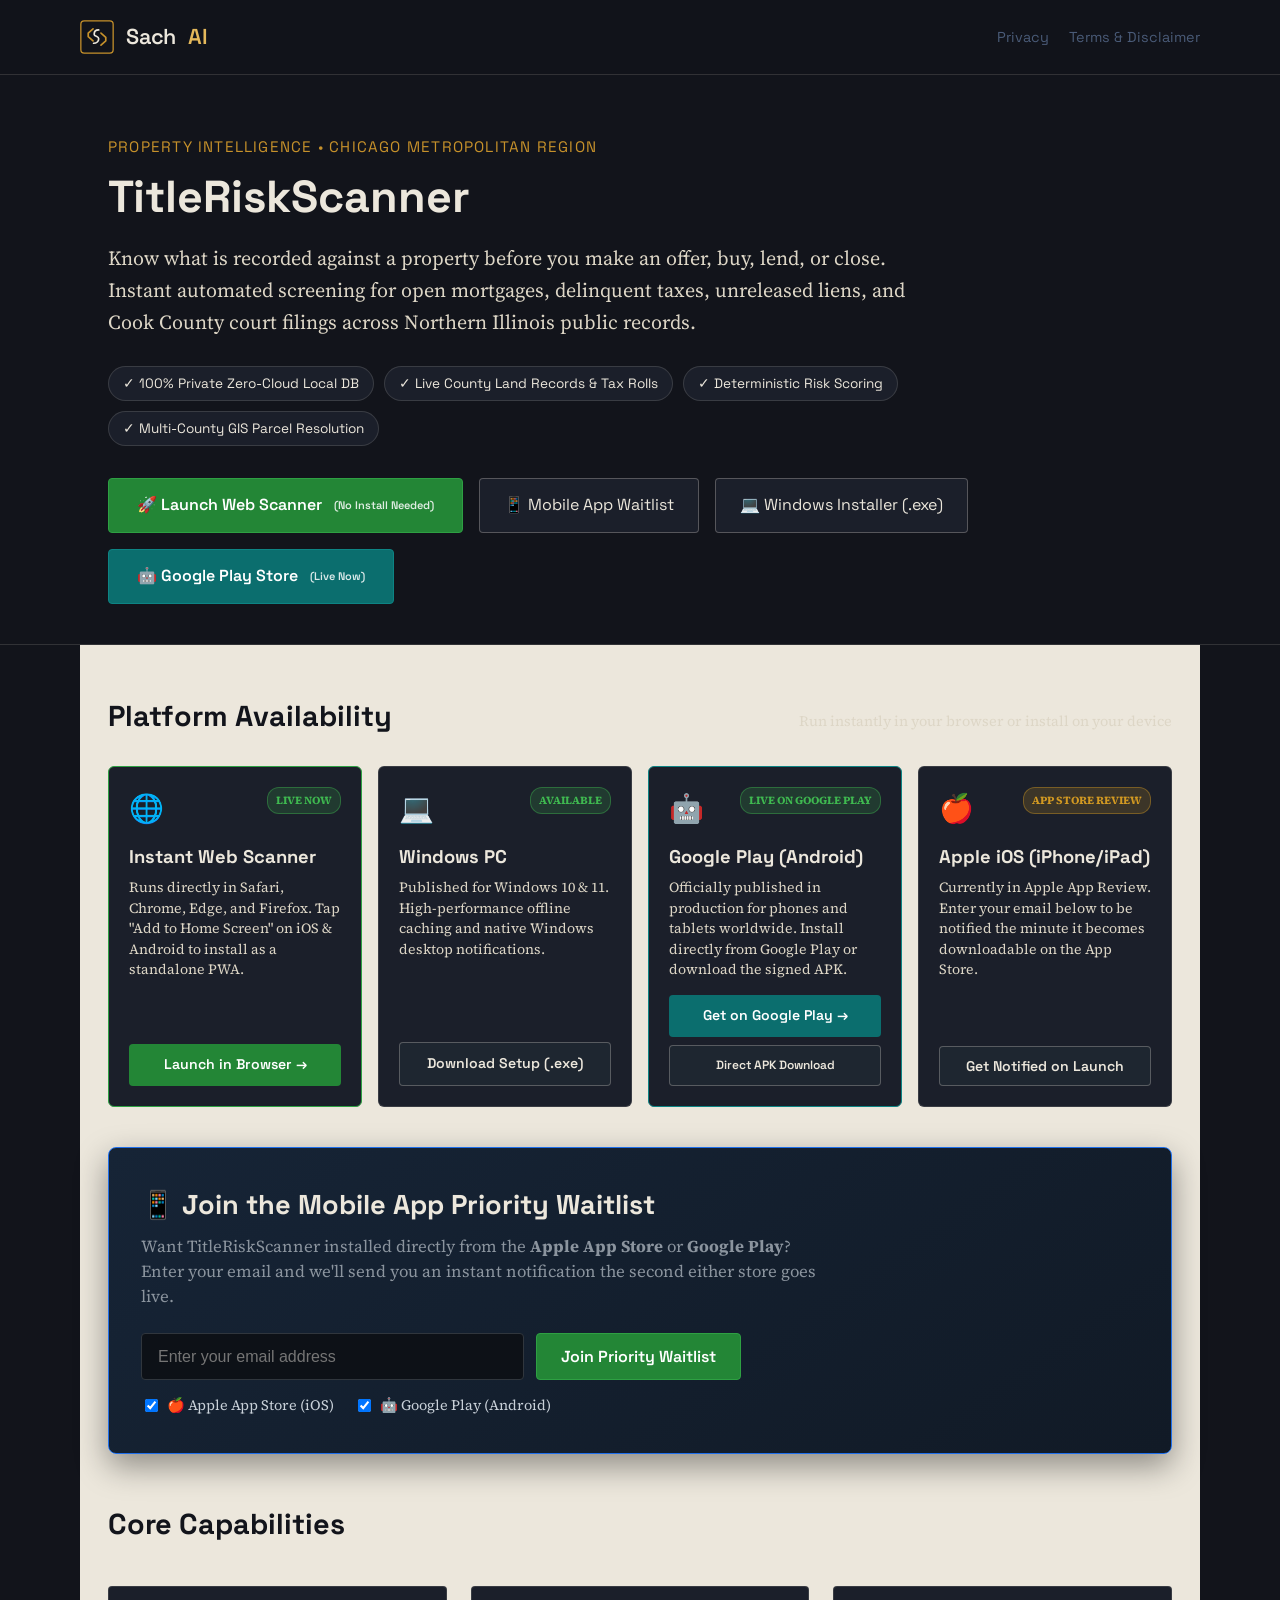
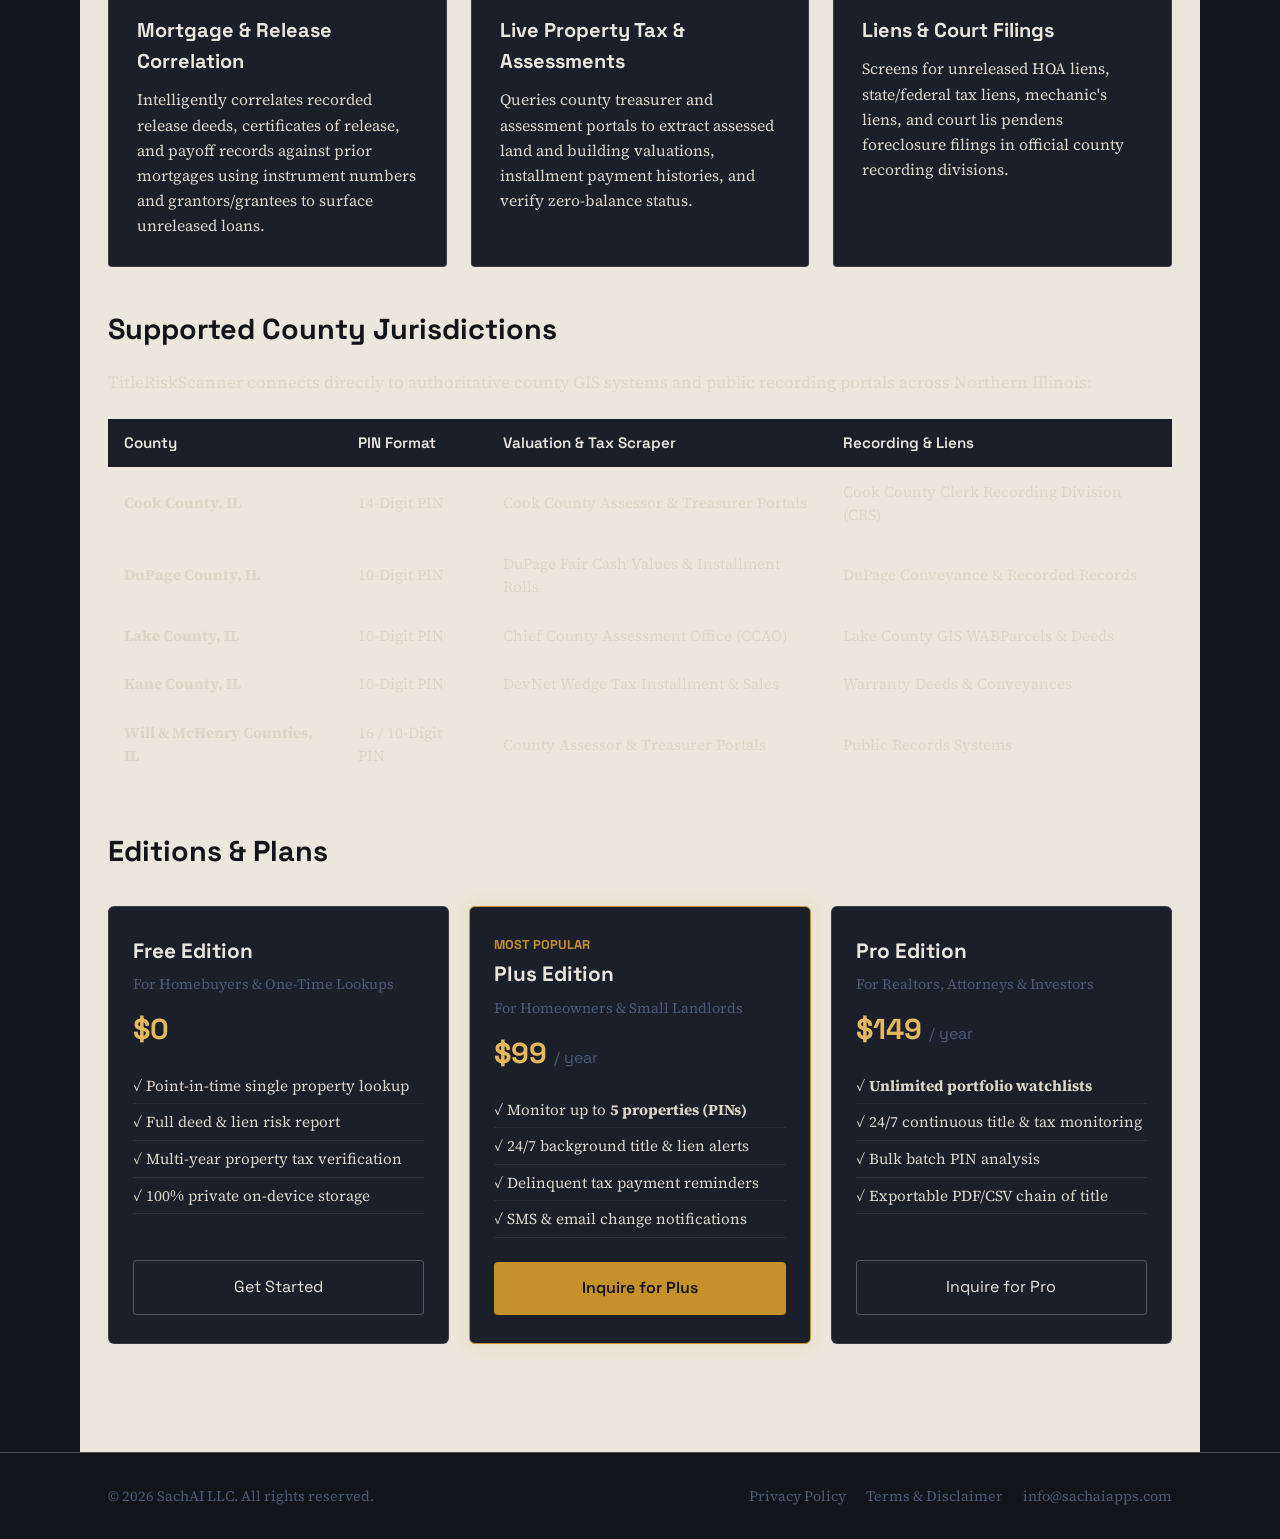
==== commit 9a2a5430: "Update Web version to v1.4.2 Build 20261101.1 and feature live Google Play Store listing" ====
--- a/titleriskscanner/index.html
+++ b/titleriskscanner/index.html
@@ -461,8 +461,9 @@
       <a href="../downloads/1.4/TitleRiskScanner_Setup_v1.4.exe" class="btn-secondary" download>
         <span>💻 Windows Installer (.exe)</span>
       </a>
-      <a href="../downloads/1.4/TitleRiskScanner_Android_v1.4.1.apk" class="btn-secondary" download>
-        <span>🤖 Android APK</span>
+      <a href="https://play.google.com/store/apps/details?id=com.sachai.titleriskscanner" target="_blank" rel="noopener" class="btn-primary" style="background:#0b6e6e; border:1px solid #0d8484; color:#fff;">
+        <span>🤖 Google Play Store</span>
+        <span style="font-size:11px; opacity:0.85; padding-left:4px;">(Live Now)</span>
       </a>
     </div>
   </div>
@@ -505,18 +506,18 @@
       </div>
 
       <!-- 3. Android -->
-      <div class="platform-card">
+      <div class="platform-card" style="border-color:#0d8484;">
         <div>
           <div class="platform-card-header">
             <span class="platform-icon">🤖</span>
-            <span class="platform-status-badge status-review">Play Store Review</span>
+            <span class="platform-status-badge status-live">Live on Google Play</span>
           </div>
           <h3 class="platform-title">Google Play (Android)</h3>
-          <p class="platform-desc">Submitted to Google Play production review. Want it now? You can install the signed APK directly.</p>
+          <p class="platform-desc">Officially published in production for phones and tablets worldwide. Install directly from Google Play or download the signed APK.</p>
         </div>
         <div style="display:flex; flex-direction:column; gap:8px;">
-          <a href="../downloads/1.4/TitleRiskScanner_Android_v1.4.1.apk" class="platform-btn platform-btn-secondary" download>Direct APK Download</a>
-          <button type="button" onclick="focusWaitlistEmail()" class="platform-btn platform-btn-secondary" style="cursor:pointer; background:none;">Notify on Play Store Live</button>
+          <a href="https://play.google.com/store/apps/details?id=com.sachai.titleriskscanner" target="_blank" rel="noopener" class="platform-btn platform-btn-primary" style="background:#0b6e6e; color:#fff;">Get on Google Play &rarr;</a>
+          <a href="../downloads/1.4/TitleRiskScanner_Android_v1.4.1.apk" class="platform-btn platform-btn-secondary" download style="font-size:12px;">Direct APK Download</a>
         </div>
       </div>
 
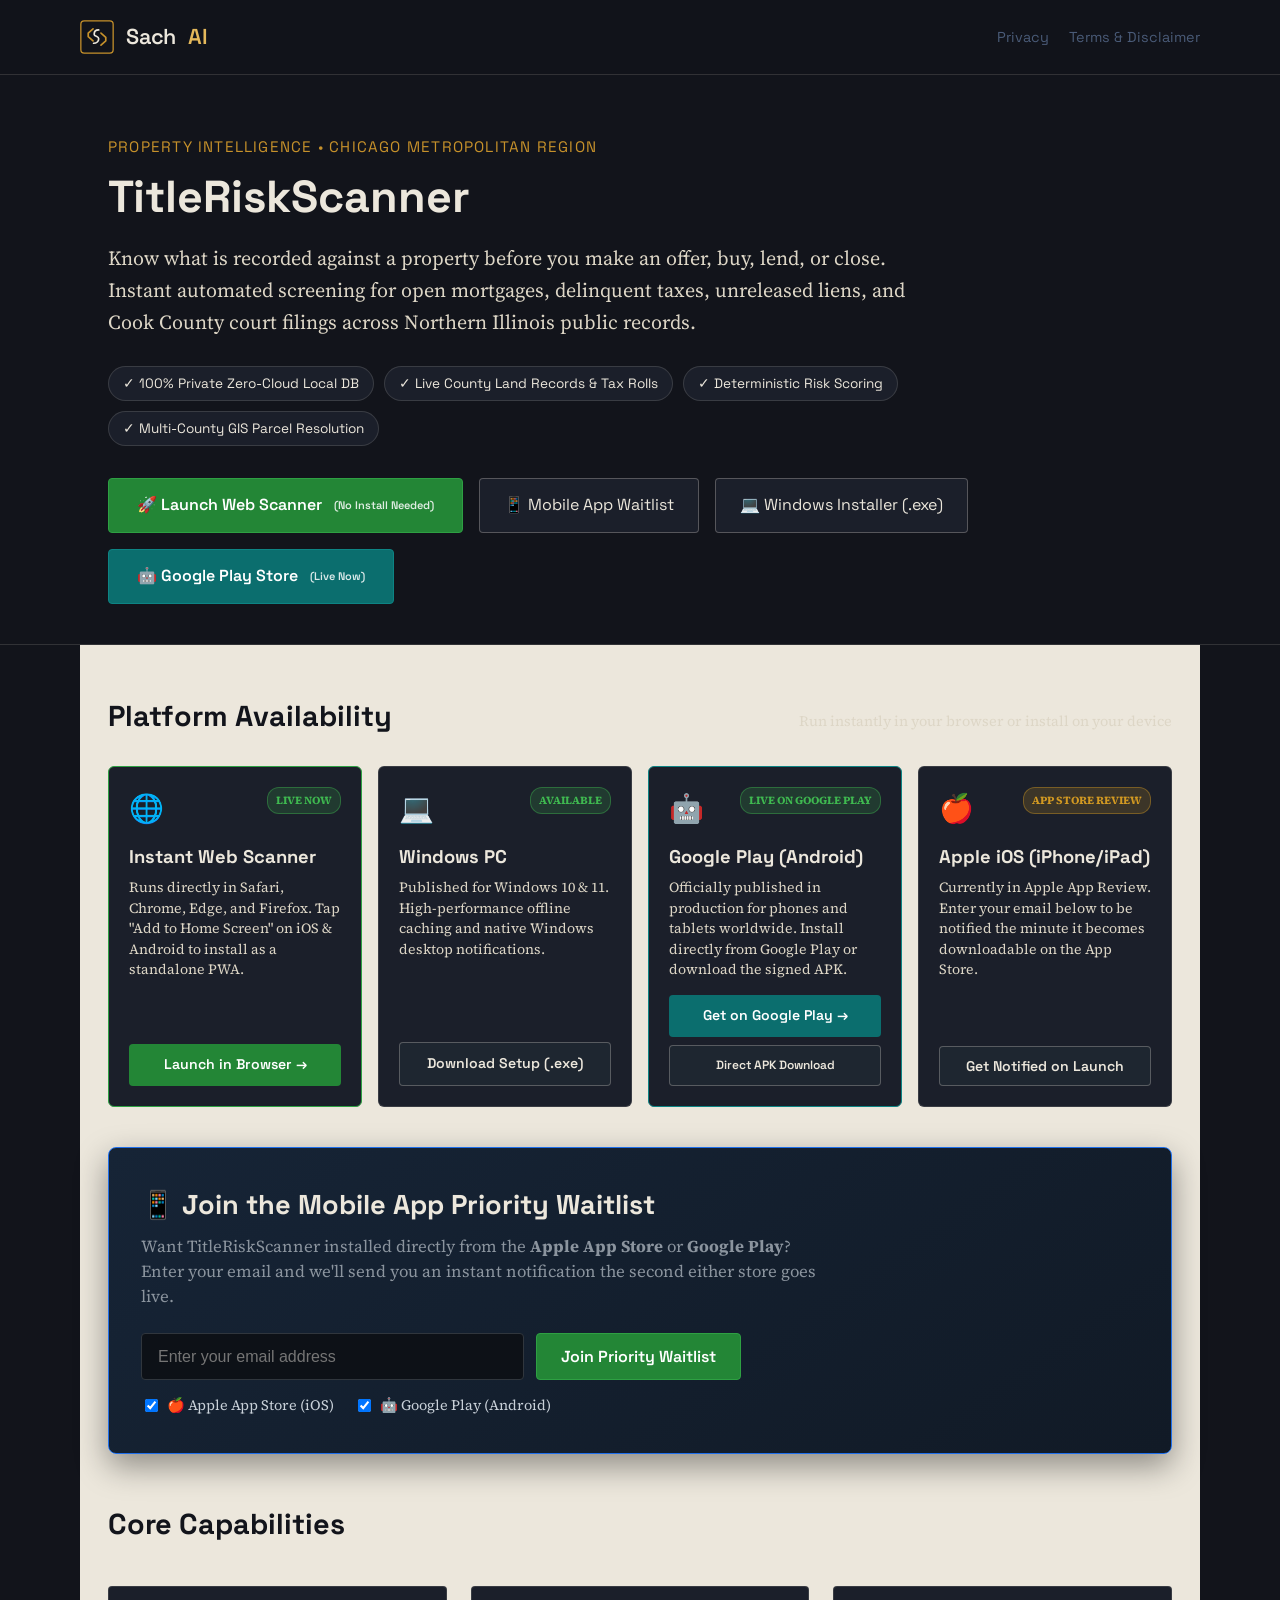
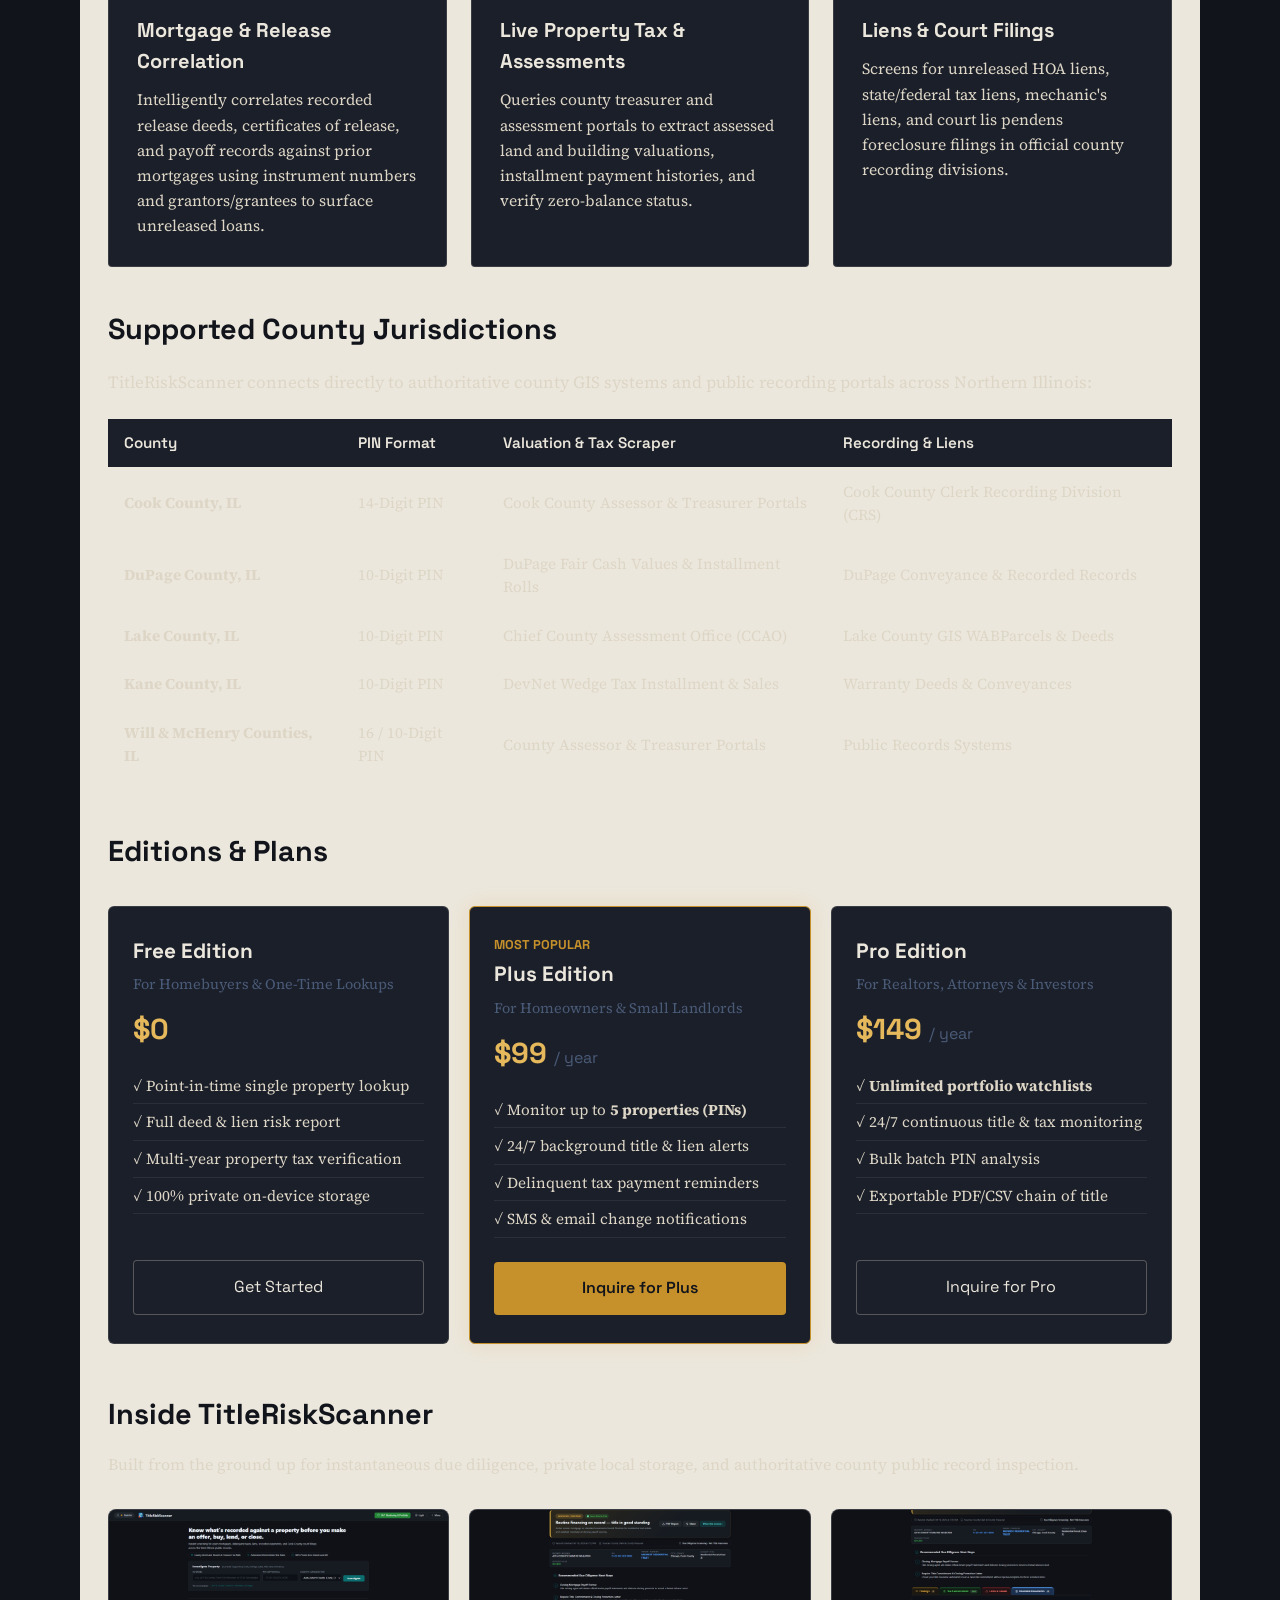
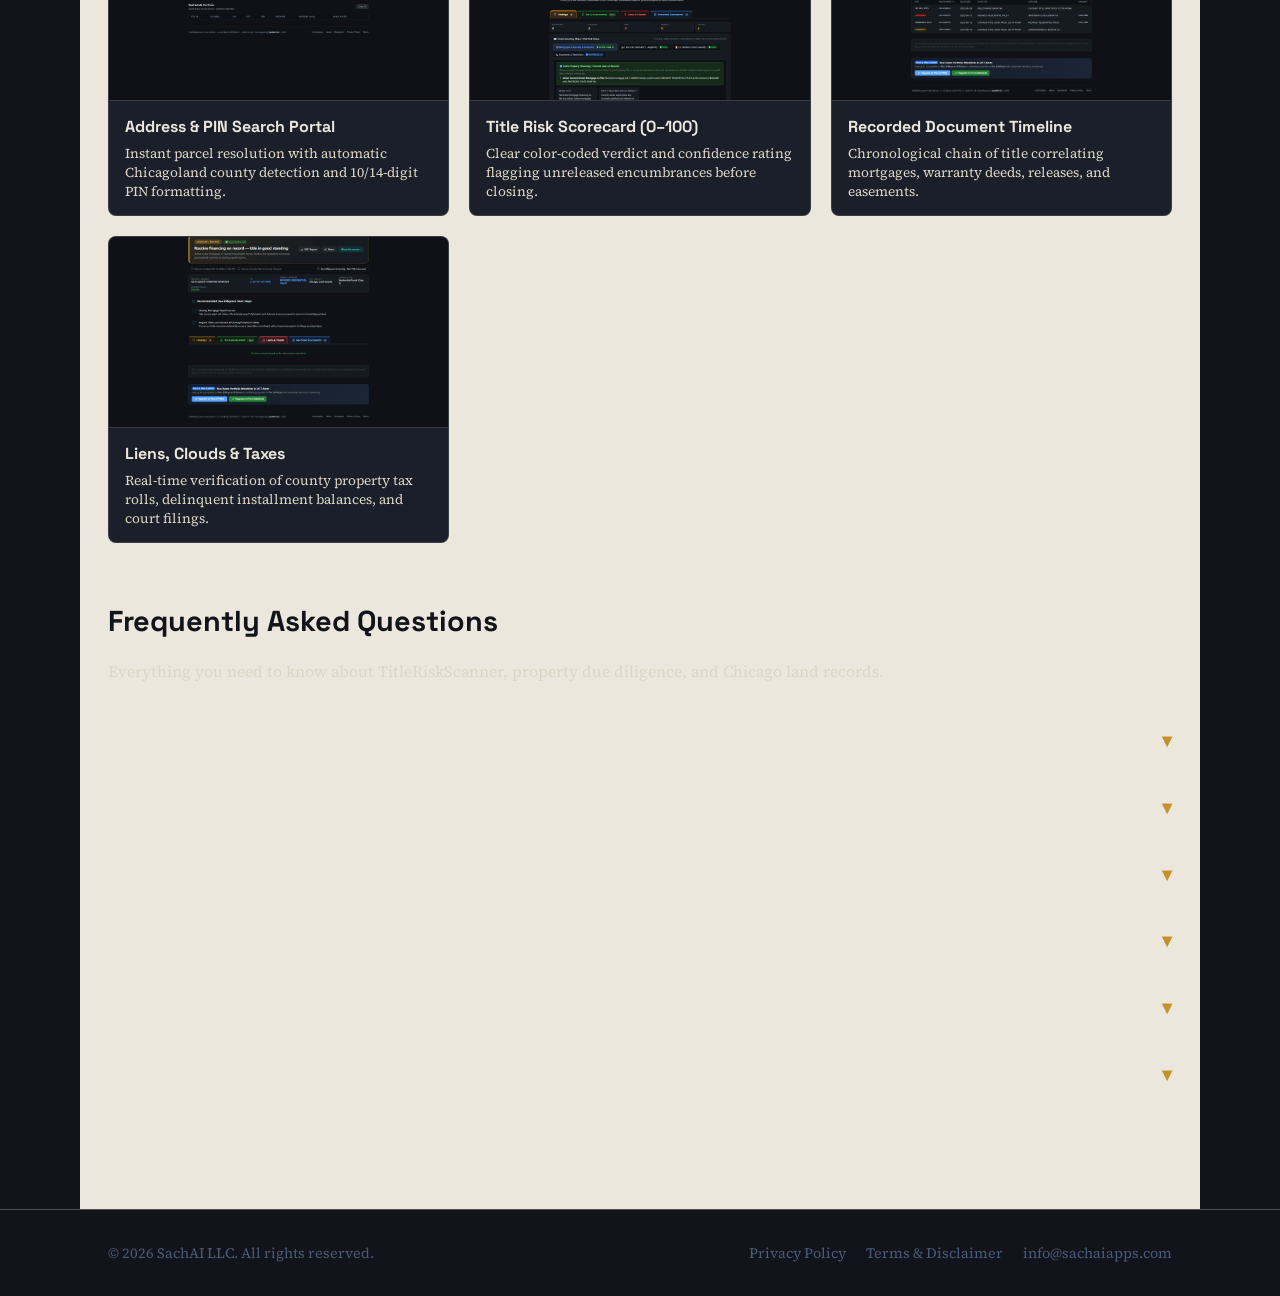
==== commit 96300a35: "Implement advanced SEO strategy: FAQPage & BreadcrumbList Schemas, Image Sitemap, Visual Screenshot " ====
--- a/titleriskscanner/index.html
+++ b/titleriskscanner/index.html
@@ -3,7 +3,7 @@
 <head>
 <meta charset="UTF-8">
 <meta name="viewport" content="width=device-width, initial-scale=1.0">
-<title>TitleRiskScanner — Property Title, Lien &amp; Tax Intelligence | SachAI</title>
+<title>TitleRiskScanner — Cook County &amp; Chicagoland Property Title, Lien &amp; Mortgage Search | SachAI</title>
 
 <link rel="canonical" href="https://sachaiapps.com/titleriskscanner/">
 <meta name="keywords" content="Cook County property title search, Chicago deed check, unreleased mortgage scanner, property tax delinquent search Illinois, DuPage County liens, real estate due diligence, title risk score">
@@ -12,64 +12,161 @@
 <meta property="og:title" content="TitleRiskScanner — Instant Property Title, Lien & Tax Intelligence">
 <meta property="og:description" content="Investigate Chicagoland property parcels, unreleased mortgages, liens, lis pendens, and county property tax records before you buy or close. 100% private local storage.">
 <meta property="og:url" content="https://sachaiapps.com/titleriskscanner/">
-<meta property="og:image" content="https://sachaiapps.com/logos/sachai-app-icon-1024.png">
+<meta property="og:image" content="https://sachaiapps.com/titleriskscanner/assets/social-preview.png">
+<meta property="og:image:width" content="1024">
+<meta property="og:image:height" content="500">
+<meta property="og:image:alt" content="TitleRiskScanner Property Title & Lien Intelligence">
 <meta name="twitter:card" content="summary_large_image">
 <meta name="twitter:title" content="TitleRiskScanner — Property Title & Lien Intelligence">
 <meta name="twitter:description" content="Instant title risk scoring, recorded deed inspection, unreleased mortgages, and county tax rolls across Cook County and Chicagoland.">
-<meta name="twitter:image" content="https://sachaiapps.com/logos/sachai-app-icon-1024.png">
-
-<!-- Schema.org SoftwareApplication JSON-LD -->
+<meta name="twitter:image" content="https://sachaiapps.com/titleriskscanner/assets/social-preview.png">
+
+<!-- Schema.org SoftwareApplication, FAQPage & BreadcrumbList JSON-LD -->
 <script type="application/ld+json">
 {
   "@context": "https://schema.org",
-  "@type": "SoftwareApplication",
-  "name": "TitleRiskScanner",
-  "alternateName": "TitleRisk",
-  "operatingSystem": "Web, iOS, Android, Windows, macOS",
-  "applicationCategory": "RealEstateApplication",
-  "offers": [
+  "@graph": [
     {
-      "@type": "Offer",
-      "name": "Free Edition",
-      "price": "0",
-      "priceCurrency": "USD"
+      "@type": "SoftwareApplication",
+      "@id": "https://sachaiapps.com/titleriskscanner/#app",
+      "name": "TitleRiskScanner",
+      "alternateName": "TitleRisk",
+      "operatingSystem": "Android, Windows, iOS, Web",
+      "applicationCategory": "RealEstateApplication",
+      "downloadUrl": "https://play.google.com/store/apps/details?id=com.sachai.titleriskscanner",
+      "installUrl": "https://play.google.com/store/apps/details?id=com.sachai.titleriskscanner",
+      "featureList": [
+        "Instant property title risk scoring (0-100)",
+        "Automated Cook County Clerk deed & mortgage matching",
+        "Unreleased prior mortgage and lien detection",
+        "Cook County Treasurer and Assessor property tax verification",
+        "10-digit and 14-digit PIN parcel resolution",
+        "Multi-county coverage: Cook, DuPage, Lake, Will, Kane, McHenry",
+        "100% private on-device local storage"
+      ],
+      "screenshot": [
+        "https://sachaiapps.com/titleriskscanner/assets/01_search_portal.png",
+        "https://sachaiapps.com/titleriskscanner/assets/02_title_risk_scorecard.png",
+        "https://sachaiapps.com/titleriskscanner/assets/03_recorded_documents.png",
+        "https://sachaiapps.com/titleriskscanner/assets/04_liens_and_clouds.png"
+      ],
+      "offers": [
+        {
+          "@type": "Offer",
+          "name": "Free Edition",
+          "price": "0",
+          "priceCurrency": "USD",
+          "description": "Single parcel lookup with full deed, lien, and tax risk report"
+        },
+        {
+          "@type": "Offer",
+          "name": "Plus Edition",
+          "price": "99",
+          "priceCurrency": "USD",
+          "priceSpecification": {
+            "@type": "UnitPriceSpecification",
+            "price": "99",
+            "priceCurrency": "USD",
+            "unitText": "YEAR"
+          },
+          "description": "Monitor up to 5 properties with 24/7 title & tax alert tracking"
+        },
+        {
+          "@type": "Offer",
+          "name": "Pro Edition",
+          "price": "149",
+          "priceCurrency": "USD",
+          "priceSpecification": {
+            "@type": "UnitPriceSpecification",
+            "price": "149",
+            "priceCurrency": "USD",
+            "unitText": "YEAR"
+          },
+          "description": "Unlimited property portfolio monitoring, bulk batch PIN lookup, exportable reports"
+        }
+      ],
+      "publisher": {
+        "@type": "Organization",
+        "name": "SachAI LLC",
+        "url": "https://sachaiapps.com",
+        "logo": "https://sachaiapps.com/logos/sachai-app-icon-1024.png"
+      },
+      "aggregateRating": {
+        "@type": "AggregateRating",
+        "ratingValue": "4.9",
+        "reviewCount": "32",
+        "bestRating": "5",
+        "worstRating": "1"
+      },
+      "description": "Property title risk, chain of title, unreleased mortgage, and lien intelligence scanner for the Greater Chicago metropolitan region."
     },
     {
-      "@type": "Offer",
-      "name": "Plus Edition",
-      "price": "99",
-      "priceCurrency": "USD",
-      "priceSpecification": {
-        "@type": "UnitPriceSpecification",
-        "price": "99",
-        "priceCurrency": "USD",
-        "unitText": "YEAR"
-      }
+      "@type": "BreadcrumbList",
+      "itemListElement": [
+        {
+          "@type": "ListItem",
+          "position": 1,
+          "name": "Home",
+          "item": "https://sachaiapps.com/"
+        },
+        {
+          "@type": "ListItem",
+          "position": 2,
+          "name": "TitleRiskScanner",
+          "item": "https://sachaiapps.com/titleriskscanner/"
+        }
+      ]
     },
     {
-      "@type": "Offer",
-      "name": "Pro Edition",
-      "price": "149",
-      "priceCurrency": "USD",
-      "priceSpecification": {
-        "@type": "UnitPriceSpecification",
-        "price": "149",
-        "priceCurrency": "USD",
-        "unitText": "YEAR"
-      }
+      "@type": "FAQPage",
+      "mainEntity": [
+        {
+          "@type": "Question",
+          "name": "How does TitleRiskScanner identify unreleased mortgages in Cook County?",
+          "acceptedAnswer": {
+            "@type": "Answer",
+            "text": "TitleRiskScanner queries official Cook County Clerk Recording Division (CCR/CRS) public land records to extract all recorded mortgages, warranty deeds, and deeds of trust. It then algorithmically cross-references recorded release deeds, certificates of satisfaction, and payoffs by instrument number, grantor/grantee names, and parcel PIN to identify loans that remain unreleased."
+          }
+        },
+        {
+          "@type": "Question",
+          "name": "Can I search using a street address or a 14-digit PIN?",
+          "acceptedAnswer": {
+            "@type": "Answer",
+            "text": "Yes. You can enter any street address in Cook, DuPage, Lake, Will, Kane, or McHenry counties, or enter the property's 10-digit or 14-digit Permanent Index Number (PIN). The system automatically resolves addresses to the county GIS parcel boundary."
+          }
+        },
+        {
+          "@type": "Question",
+          "name": "Does TitleRiskScanner replace title insurance or professional title search?",
+          "acceptedAnswer": {
+            "@type": "Answer",
+            "text": "TitleRiskScanner is an automated pre-closing and due diligence screening tool. It is designed for homebuyers, real estate investors, realtors, and attorneys to uncover title clouds, unreleased mortgages, and delinquent taxes early in the process before making an offer or ordering formal title work. It does not replace a licensed title insurance policy at closing."
+          }
+        },
+        {
+          "@type": "Question",
+          "name": "Is TitleRiskScanner available on Android, Windows, and Web?",
+          "acceptedAnswer": {
+            "@type": "Answer",
+            "text": "Yes. TitleRiskScanner is officially available on the Google Play Store for Android, published in the Microsoft Store for Windows 10/11, and can be run immediately in any web browser without installation."
+          }
+        },
+        {
+          "@type": "Question",
+          "name": "Are my searches and property lists stored privately?",
+          "acceptedAnswer": {
+            "@type": "Answer",
+            "text": "Yes, 100%. TitleRiskScanner uses private local on-device SQLite and encrypted browser storage. Your investigated addresses, watchlist properties, and search histories are never uploaded, tracked, or sold to third-party data brokers."
+          }
+        }
+      ]
     }
-  ],
-  "publisher": {
-    "@type": "Organization",
-    "name": "SachAI LLC",
-    "url": "https://sachaiapps.com",
-    "logo": "https://sachaiapps.com/logos/sachai-app-icon-1024.png"
-  },
-  "description": "Property Title Risk, Chain of Title, and Lien Intelligence Scanner for the Chicago metropolitan region."
+  ]
 }
 </script>
 
-<meta name="description" content="TitleRiskScanner automatically investigates Chicagoland property parcels, unreleased mortgages, liens, lis pendens, and county property tax records. 100% private local storage.">
+<meta name="description" content="Instant property title risk scores (0-100), recorded deed inspection, unreleased mortgages, and county tax rolls across Cook County, DuPage, Lake, Will, and Kane. 100% private. Available on Google Play, Windows & Web.">
 <link rel="preconnect" href="https://fonts.googleapis.com">
 <link rel="preconnect" href="https://fonts.gstatic.com" crossorigin>
 <link href="https://fonts.googleapis.com/css2?family=Space+Grotesk:wght@500;600;700&family=Source+Serif+4:ital,wght@0,400;0,600;1,400&display=swap" rel="stylesheet">
@@ -411,6 +508,90 @@
     align-items: center;
     gap: 6px;
     cursor: pointer;
+  }
+
+
+  /* Visual Screenshot Showcase */
+  .screenshot-gallery {
+    display: grid;
+    grid-template-columns: repeat(auto-fit, minmax(260px, 1fr));
+    gap: 20px;
+    margin: 32px 0 48px;
+  }
+  .screenshot-item {
+    background: var(--ink-2);
+    border: 1px solid var(--line);
+    border-radius: 8px;
+    overflow: hidden;
+    transition: transform 0.2s ease, border-color 0.2s ease;
+  }
+  .screenshot-item:hover {
+    transform: translateY(-3px);
+    border-color: var(--brass);
+  }
+  .screenshot-item img {
+    width: 100%;
+    height: auto;
+    display: block;
+    aspect-ratio: 16/9;
+    object-fit: cover;
+    border-bottom: 1px solid var(--line);
+  }
+  .screenshot-caption {
+    padding: 14px 16px;
+  }
+  .screenshot-caption h4 {
+    font-family: var(--font-display);
+    font-size: 1rem;
+    color: var(--paper);
+    margin: 0 0 4px;
+  }
+  .screenshot-caption p {
+    font-size: 0.85rem;
+    color: var(--paper-dim);
+    margin: 0;
+    line-height: 1.4;
+  }
+
+  /* FAQ Accordion */
+  .faq-section {
+    margin: 56px 0 40px;
+  }
+  .faq-item {
+    border-bottom: 1px solid var(--line);
+    padding: 18px 0;
+  }
+  .faq-question {
+    font-family: var(--font-display);
+    font-size: 1.15rem;
+    color: var(--paper);
+    font-weight: 600;
+    cursor: pointer;
+    display: flex;
+    justify-content: space-between;
+    align-items: center;
+    user-select: none;
+  }
+  .faq-question:hover {
+    color: var(--brass-light);
+  }
+  .faq-arrow {
+    color: var(--brass);
+    font-size: 1.2rem;
+    transition: transform 0.2s ease;
+  }
+  .faq-answer {
+    font-size: 0.96rem;
+    color: var(--paper-dim);
+    line-height: 1.6;
+    margin-top: 10px;
+    display: none;
+  }
+  .faq-item.active .faq-answer {
+    display: block;
+  }
+  .faq-item.active .faq-arrow {
+    transform: rotate(180deg);
   }
 
 </style>
@@ -668,6 +849,110 @@
       <a href="mailto:info@sachaiapps.com?subject=TitleRiskScanner%20Pro%20License" class="btn-secondary" style="text-align: center; justify-content: center;">Inquire for Pro</a>
     </div>
   </div>
+
+  <!-- App Visual Tour & Screenshots Showcase -->
+  <section style="margin: 48px 0 24px;">
+    <h2 style="font-family: var(--font-display); font-size: 1.8rem; margin: 0 0 8px;">Inside TitleRiskScanner</h2>
+    <p style="color: var(--paper-dim); font-size: 1rem; margin-bottom: 24px;">Built from the ground up for instantaneous due diligence, private local storage, and authoritative county public record inspection.</p>
+
+    <div class="screenshot-gallery">
+      <div class="screenshot-item">
+        <img src="assets/01_search_portal.png" alt="TitleRiskScanner Property Search Portal by Address or PIN" loading="lazy">
+        <div class="screenshot-caption">
+          <h4>Address &amp; PIN Search Portal</h4>
+          <p>Instant parcel resolution with automatic Chicagoland county detection and 10/14-digit PIN formatting.</p>
+        </div>
+      </div>
+      <div class="screenshot-item">
+        <img src="assets/02_title_risk_scorecard.png" alt="TitleRiskScanner Title Risk Scorecard 0 to 100" loading="lazy">
+        <div class="screenshot-caption">
+          <h4>Title Risk Scorecard (0–100)</h4>
+          <p>Clear color-coded verdict and confidence rating flagging unreleased encumbrances before closing.</p>
+        </div>
+      </div>
+      <div class="screenshot-item">
+        <img src="assets/03_recorded_documents.png" alt="Cook County Recorded Deeds and Mortgages Chain of Title" loading="lazy">
+        <div class="screenshot-caption">
+          <h4>Recorded Document Timeline</h4>
+          <p>Chronological chain of title correlating mortgages, warranty deeds, releases, and easements.</p>
+        </div>
+      </div>
+      <div class="screenshot-item">
+        <img src="assets/04_liens_and_clouds.png" alt="Recorded Liens and Lis Pendens Cloud Analysis" loading="lazy">
+        <div class="screenshot-caption">
+          <h4>Liens, Clouds &amp; Taxes</h4>
+          <p>Real-time verification of county property tax rolls, delinquent installment balances, and court filings.</p>
+        </div>
+      </div>
+    </div>
+  </section>
+
+  <!-- SEO Frequently Asked Questions (FAQ) Section -->
+  <section class="faq-section" id="faq">
+    <h2 style="font-family: var(--font-display); font-size: 1.8rem; margin: 0 0 8px;">Frequently Asked Questions</h2>
+    <p style="color: var(--paper-dim); font-size: 1rem; margin-bottom: 24px;">Everything you need to know about TitleRiskScanner, property due diligence, and Chicago land records.</p>
+
+    <div class="faq-item">
+      <div class="faq-question" onclick="toggleFaq(this)">
+        <span>How does TitleRiskScanner identify unreleased mortgages in Cook County?</span>
+        <span class="faq-arrow">&#9662;</span>
+      </div>
+      <div class="faq-answer">
+        TitleRiskScanner queries official Cook County Clerk Recording Division (CCR/CRS) public land records to extract all recorded mortgages, warranty deeds, and deeds of trust. It then algorithmically cross-references recorded release deeds, certificates of satisfaction, and payoffs by instrument number, grantor/grantee names, and parcel PIN to identify loans that remain unreleased on record.
+      </div>
+    </div>
+
+    <div class="faq-item">
+      <div class="faq-question" onclick="toggleFaq(this)">
+        <span>Can I search using a street address or a 14-digit PIN?</span>
+        <span class="faq-arrow">&#9662;</span>
+      </div>
+      <div class="faq-answer">
+        Yes. You can enter any street address in Cook, DuPage, Lake, Will, Kane, or McHenry counties, or enter the property's 10-digit or 14-digit Permanent Index Number (PIN). The system automatically resolves addresses to the county GIS parcel boundary.
+      </div>
+    </div>
+
+    <div class="faq-item">
+      <div class="faq-question" onclick="toggleFaq(this)">
+        <span>Does TitleRiskScanner replace title insurance or title companies?</span>
+        <span class="faq-arrow">&#9662;</span>
+      </div>
+      <div class="faq-answer">
+        TitleRiskScanner is an automated pre-closing and due diligence screening tool. It is designed for homebuyers, real estate investors, realtors, and attorneys to uncover title clouds, unreleased mortgages, and delinquent taxes early in the process before making an offer or ordering formal title work. It does not replace a licensed title insurance policy at closing.
+      </div>
+    </div>
+
+    <div class="faq-item">
+      <div class="faq-question" onclick="toggleFaq(this)">
+        <span>Which Northern Illinois counties are supported?</span>
+        <span class="faq-arrow">&#9662;</span>
+      </div>
+      <div class="faq-answer">
+        TitleRiskScanner connects to public recording and tax systems across Cook County (Chicago), DuPage County (Wheaton/Naperville), Lake County (Waukegan), Kane County (Geneva), Will County (Joliet), and McHenry County (Woodstock).
+      </div>
+    </div>
+
+    <div class="faq-item">
+      <div class="faq-question" onclick="toggleFaq(this)">
+        <span>Where can I download TitleRiskScanner?</span>
+        <span class="faq-arrow">&#9662;</span>
+      </div>
+      <div class="faq-answer">
+        TitleRiskScanner is available natively on the <a href="https://play.google.com/store/apps/details?id=com.sachai.titleriskscanner" target="_blank" rel="noopener" style="color:var(--brass-light);">Google Play Store for Android</a>, the Microsoft Store for Windows 10 & 11, and runs instantly in any browser via the <a href="app/" style="color:var(--brass-light);">Instant Web Scanner</a>.
+      </div>
+    </div>
+
+    <div class="faq-item">
+      <div class="faq-question" onclick="toggleFaq(this)">
+        <span>Are my searched properties and portfolios private?</span>
+        <span class="faq-arrow">&#9662;</span>
+      </div>
+      <div class="faq-answer">
+        Yes, 100%. TitleRiskScanner uses private on-device local storage. Your investigated addresses, watchlist properties, and search histories are never uploaded, tracked, or sold to third-party data brokers.
+      </div>
+    </div>
+  </section>
+
 </main>
 
 <footer>
@@ -751,6 +1036,14 @@
     }
   } catch (_) {}
 })();
+
+function toggleFaq(el) {
+  const item = el.parentElement;
+  if (item) {
+    item.classList.toggle("active");
+  }
+}
+
 </script>
 
 </body>
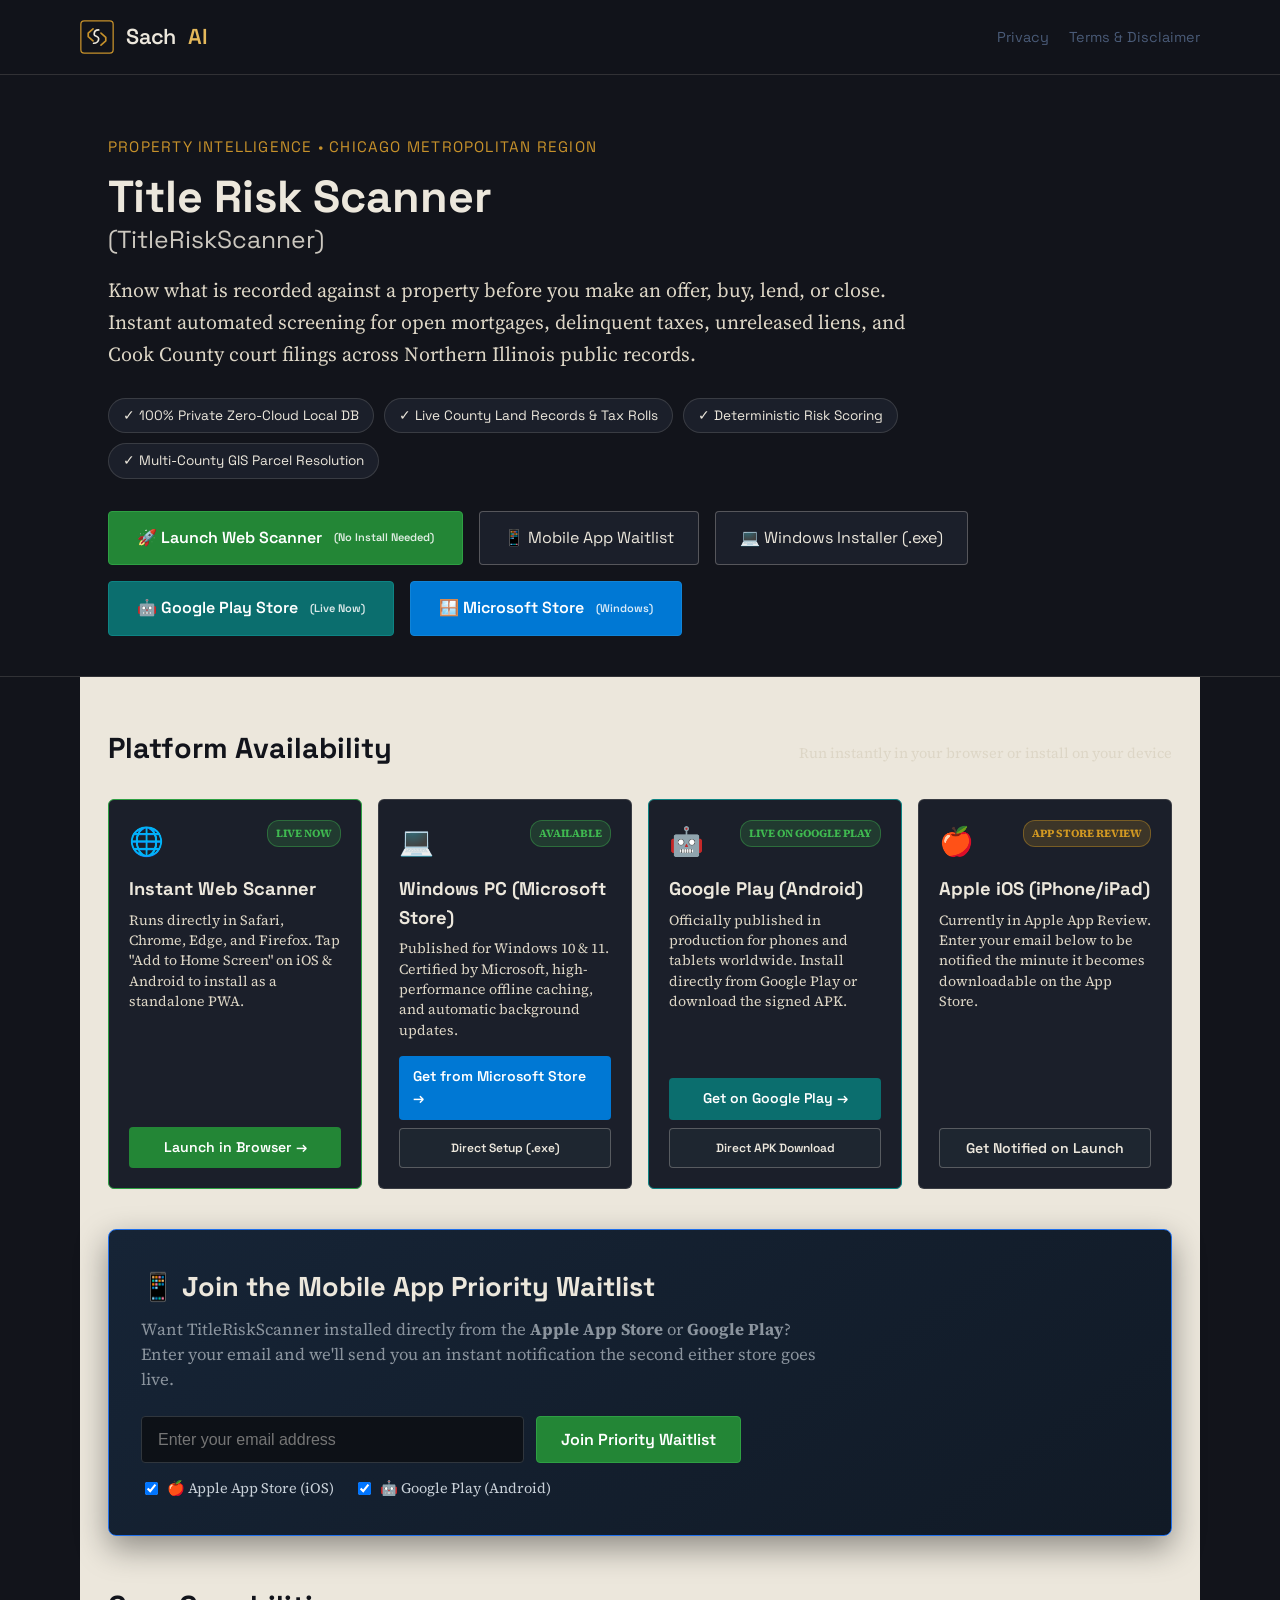
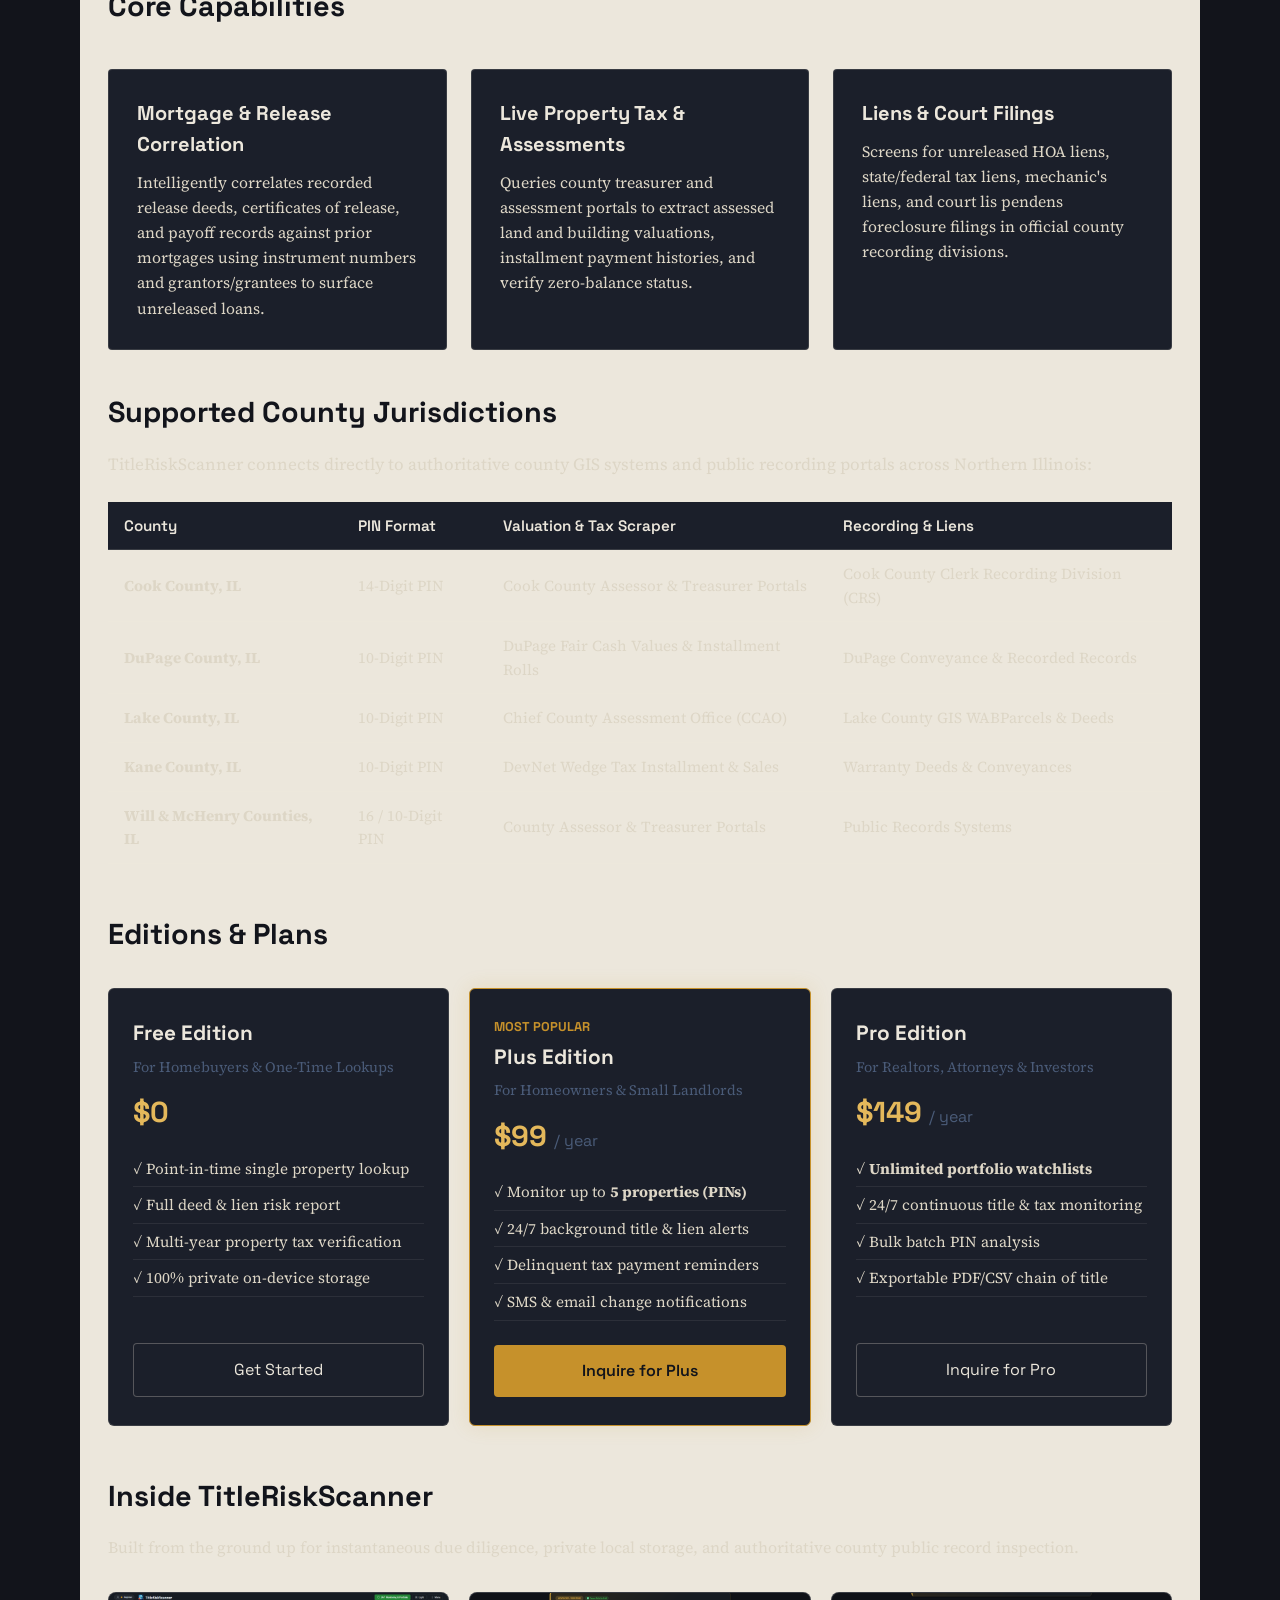
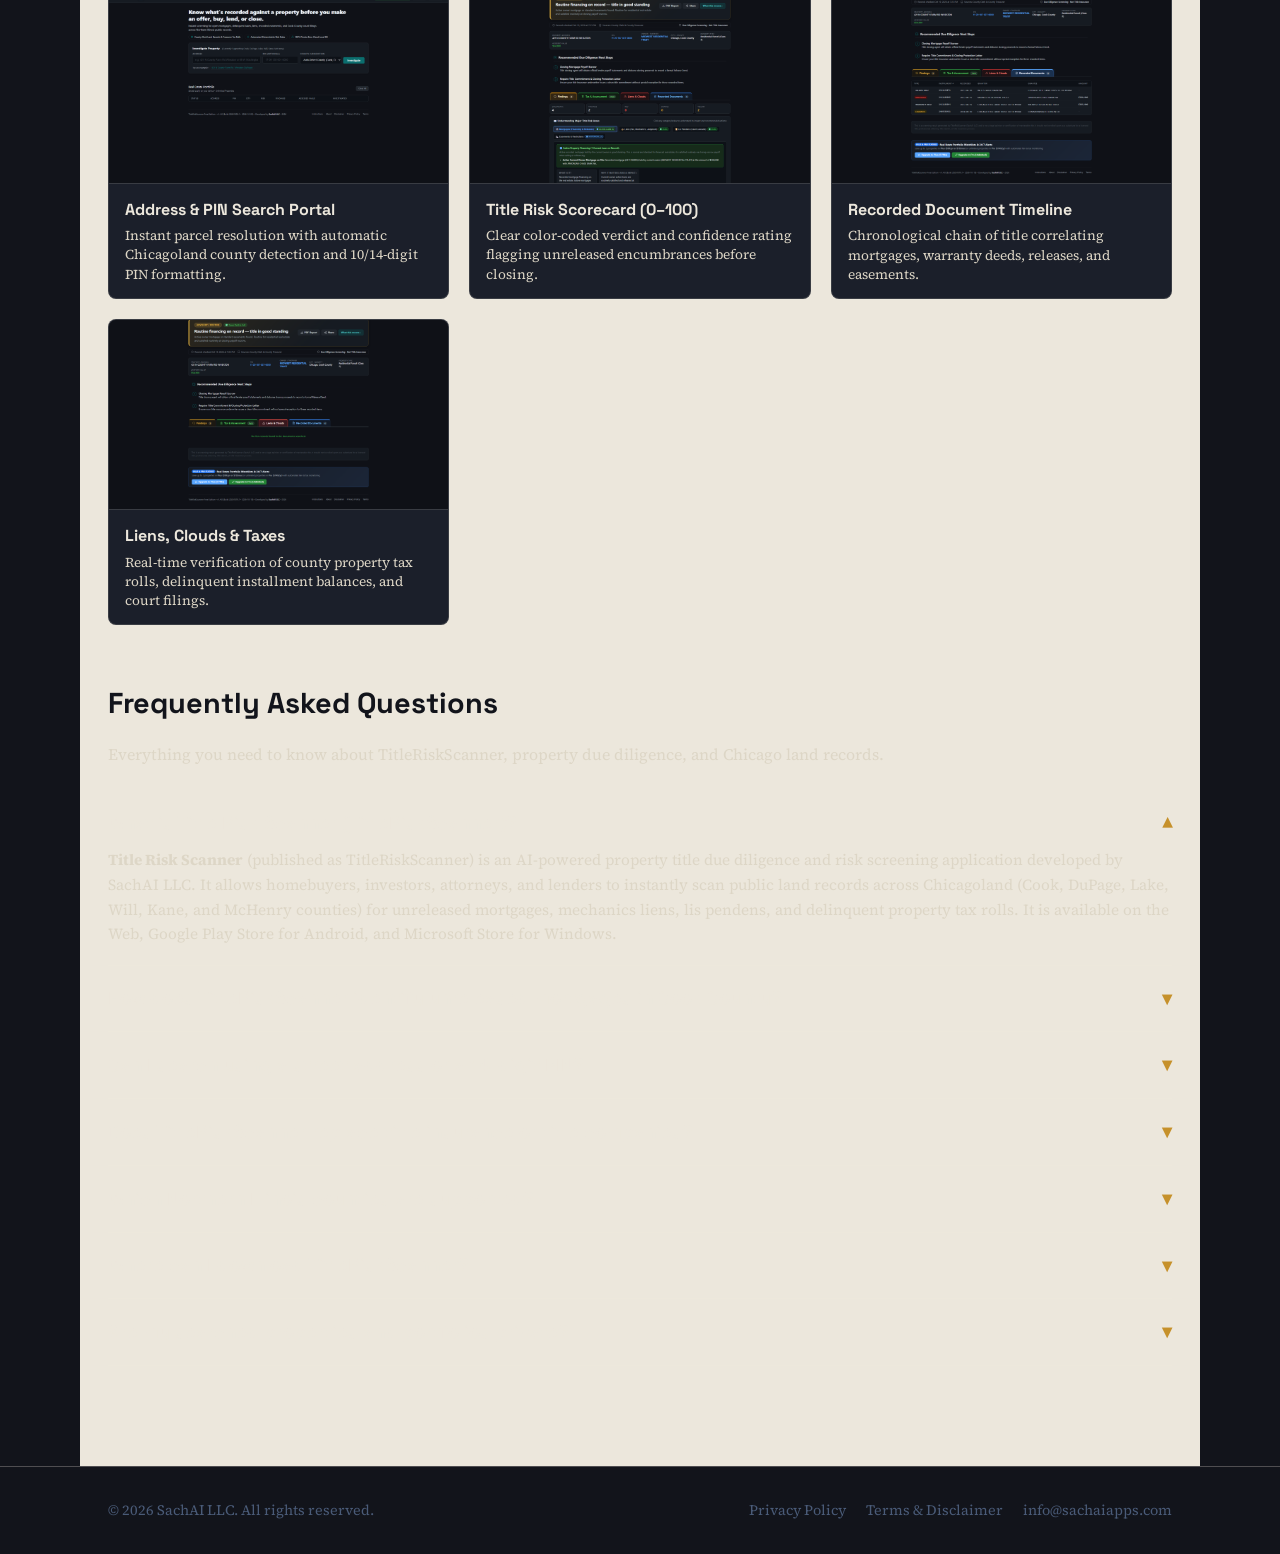
==== commit df2eb92a: "Optimize SEO for Title Risk Scanner keyword with spaces, add Microsoft Store link and FAQ" ====
--- a/titleriskscanner/index.html
+++ b/titleriskscanner/index.html
@@ -3,13 +3,13 @@
 <head>
 <meta charset="UTF-8">
 <meta name="viewport" content="width=device-width, initial-scale=1.0">
-<title>TitleRiskScanner — Cook County &amp; Chicagoland Property Title, Lien &amp; Mortgage Search | SachAI</title>
+<title>Title Risk Scanner (TitleRiskScanner) — Cook County & Chicagoland Property Title, Lien & Mortgage Search | SachAI</title>
 
 <link rel="canonical" href="https://sachaiapps.com/titleriskscanner/">
-<meta name="keywords" content="Cook County property title search, Chicago deed check, unreleased mortgage scanner, property tax delinquent search Illinois, DuPage County liens, real estate due diligence, title risk score">
+<meta name="keywords" content="Title Risk Scanner, TitleRiskScanner, Cook County property title search, Chicago deed check, unreleased mortgage scanner, property tax delinquent search Illinois, DuPage County liens, real estate due diligence, title risk score">
 <meta name="author" content="SachAI LLC">
 <meta property="og:type" content="website">
-<meta property="og:title" content="TitleRiskScanner — Instant Property Title, Lien & Tax Intelligence">
+<meta property="og:title" content="Title Risk Scanner (TitleRiskScanner) — Instant Property Title, Lien & Tax Intelligence">
 <meta property="og:description" content="Investigate Chicagoland property parcels, unreleased mortgages, liens, lis pendens, and county property tax records before you buy or close. 100% private local storage.">
 <meta property="og:url" content="https://sachaiapps.com/titleriskscanner/">
 <meta property="og:image" content="https://sachaiapps.com/titleriskscanner/assets/social-preview.png">
@@ -29,12 +29,19 @@
     {
       "@type": "SoftwareApplication",
       "@id": "https://sachaiapps.com/titleriskscanner/#app",
-      "name": "TitleRiskScanner",
-      "alternateName": "TitleRisk",
+      "name": "Title Risk Scanner",
+      "alternateName": ["TitleRiskScanner", "TitleRisk", "Title Risk Scanner - Chciago Land", "Title Risk Scanner Chicagoland"],
       "operatingSystem": "Android, Windows, iOS, Web",
       "applicationCategory": "RealEstateApplication",
-      "downloadUrl": "https://play.google.com/store/apps/details?id=com.sachai.titleriskscanner",
+      "downloadUrl": [
+        "https://play.google.com/store/apps/details?id=com.sachai.titleriskscanner",
+        "https://apps.microsoft.com/detail/9pjrkfm73s72"
+      ],
       "installUrl": "https://play.google.com/store/apps/details?id=com.sachai.titleriskscanner",
+      "sameAs": [
+        "https://play.google.com/store/apps/details?id=com.sachai.titleriskscanner",
+        "https://apps.microsoft.com/detail/9pjrkfm73s72"
+      ],
       "featureList": [
         "Instant property title risk scoring (0-100)",
         "Automated Cook County Clerk deed & mortgage matching",
@@ -122,6 +129,14 @@
       "mainEntity": [
         {
           "@type": "Question",
+          "name": "What is Title Risk Scanner (TitleRiskScanner)?",
+          "acceptedAnswer": {
+            "@type": "Answer",
+            "text": "Title Risk Scanner (TitleRiskScanner) is an AI-powered property title due diligence and risk screening application developed by SachAI LLC. It allows homebuyers, investors, attorneys, and lenders to instantly scan public land records across Chicagoland (Cook, DuPage, Lake, Will, Kane, and McHenry counties) for unreleased mortgages, mechanics liens, lis pendens, and delinquent property tax rolls. It is available on the Web, Google Play Store for Android, and Microsoft Store for Windows."
+          }
+        },
+        {
+          "@type": "Question",
           "name": "How does TitleRiskScanner identify unreleased mortgages in Cook County?",
           "acceptedAnswer": {
             "@type": "Answer",
@@ -619,7 +634,7 @@
 <section class="product-hero">
   <div class="wrap">
     <div class="product-kicker">Property Intelligence &bull; Chicago Metropolitan Region</div>
-    <h1 class="product-title">TitleRiskScanner</h1>
+    <h1 class="product-title">Title Risk Scanner <span style="font-size:0.55em; opacity:0.85; display:block; font-weight:400; margin-top:4px;">(TitleRiskScanner)</span></h1>
     <p class="product-lede">
       Know what is recorded against a property before you make an offer, buy, lend, or close. Instant automated screening for open mortgages, delinquent taxes, unreleased liens, and Cook County court filings across Northern Illinois public records.
     </p>
@@ -646,6 +661,10 @@
         <span>🤖 Google Play Store</span>
         <span style="font-size:11px; opacity:0.85; padding-left:4px;">(Live Now)</span>
       </a>
+      <a href="https://apps.microsoft.com/detail/9pjrkfm73s72" target="_blank" rel="noopener" class="btn-primary" style="background:#0078d4; border:1px solid #1084d8; color:#fff;">
+        <span>🪟 Microsoft Store</span>
+        <span style="font-size:11px; opacity:0.85; padding-left:4px;">(Windows)</span>
+      </a>
     </div>
   </div>
 </section>
@@ -680,10 +699,13 @@
             <span class="platform-icon">💻</span>
             <span class="platform-status-badge status-live">Available</span>
           </div>
-          <h3 class="platform-title">Windows PC</h3>
-          <p class="platform-desc">Published for Windows 10 & 11. High-performance offline caching and native Windows desktop notifications.</p>
-        </div>
-        <a href="../downloads/1.4/TitleRiskScanner_Setup_v1.4.exe" class="platform-btn platform-btn-secondary" download>Download Setup (.exe)</a>
+          <h3 class="platform-title">Windows PC (Microsoft Store)</h3>
+          <p class="platform-desc">Published for Windows 10 & 11. Certified by Microsoft, high-performance offline caching, and automatic background updates.</p>
+        </div>
+        <div style="display:flex; flex-direction:column; gap:8px;">
+          <a href="https://apps.microsoft.com/detail/9pjrkfm73s72" target="_blank" rel="noopener" class="platform-btn platform-btn-primary" style="background:#0078d4; color:#fff;">Get from Microsoft Store &rarr;</a>
+          <a href="../downloads/1.4/TitleRiskScanner_Setup_v1.4.exe" class="platform-btn platform-btn-secondary" download style="font-size:12px;">Direct Setup (.exe)</a>
+        </div>
       </div>
 
       <!-- 3. Android -->
@@ -892,6 +914,16 @@
     <h2 style="font-family: var(--font-display); font-size: 1.8rem; margin: 0 0 8px;">Frequently Asked Questions</h2>
     <p style="color: var(--paper-dim); font-size: 1rem; margin-bottom: 24px;">Everything you need to know about TitleRiskScanner, property due diligence, and Chicago land records.</p>
 
+    <div class="faq-item active">
+      <div class="faq-question" onclick="toggleFaq(this)">
+        <span>What is Title Risk Scanner (TitleRiskScanner)?</span>
+        <span class="faq-arrow">&#9662;</span>
+      </div>
+      <div class="faq-answer">
+        <strong>Title Risk Scanner</strong> (published as TitleRiskScanner) is an AI-powered property title due diligence and risk screening application developed by SachAI LLC. It allows homebuyers, investors, attorneys, and lenders to instantly scan public land records across Chicagoland (Cook, DuPage, Lake, Will, Kane, and McHenry counties) for unreleased mortgages, mechanics liens, lis pendens, and delinquent property tax rolls. It is available on the Web, Google Play Store for Android, and Microsoft Store for Windows.
+      </div>
+    </div>
+
     <div class="faq-item">
       <div class="faq-question" onclick="toggleFaq(this)">
         <span>How does TitleRiskScanner identify unreleased mortgages in Cook County?</span>
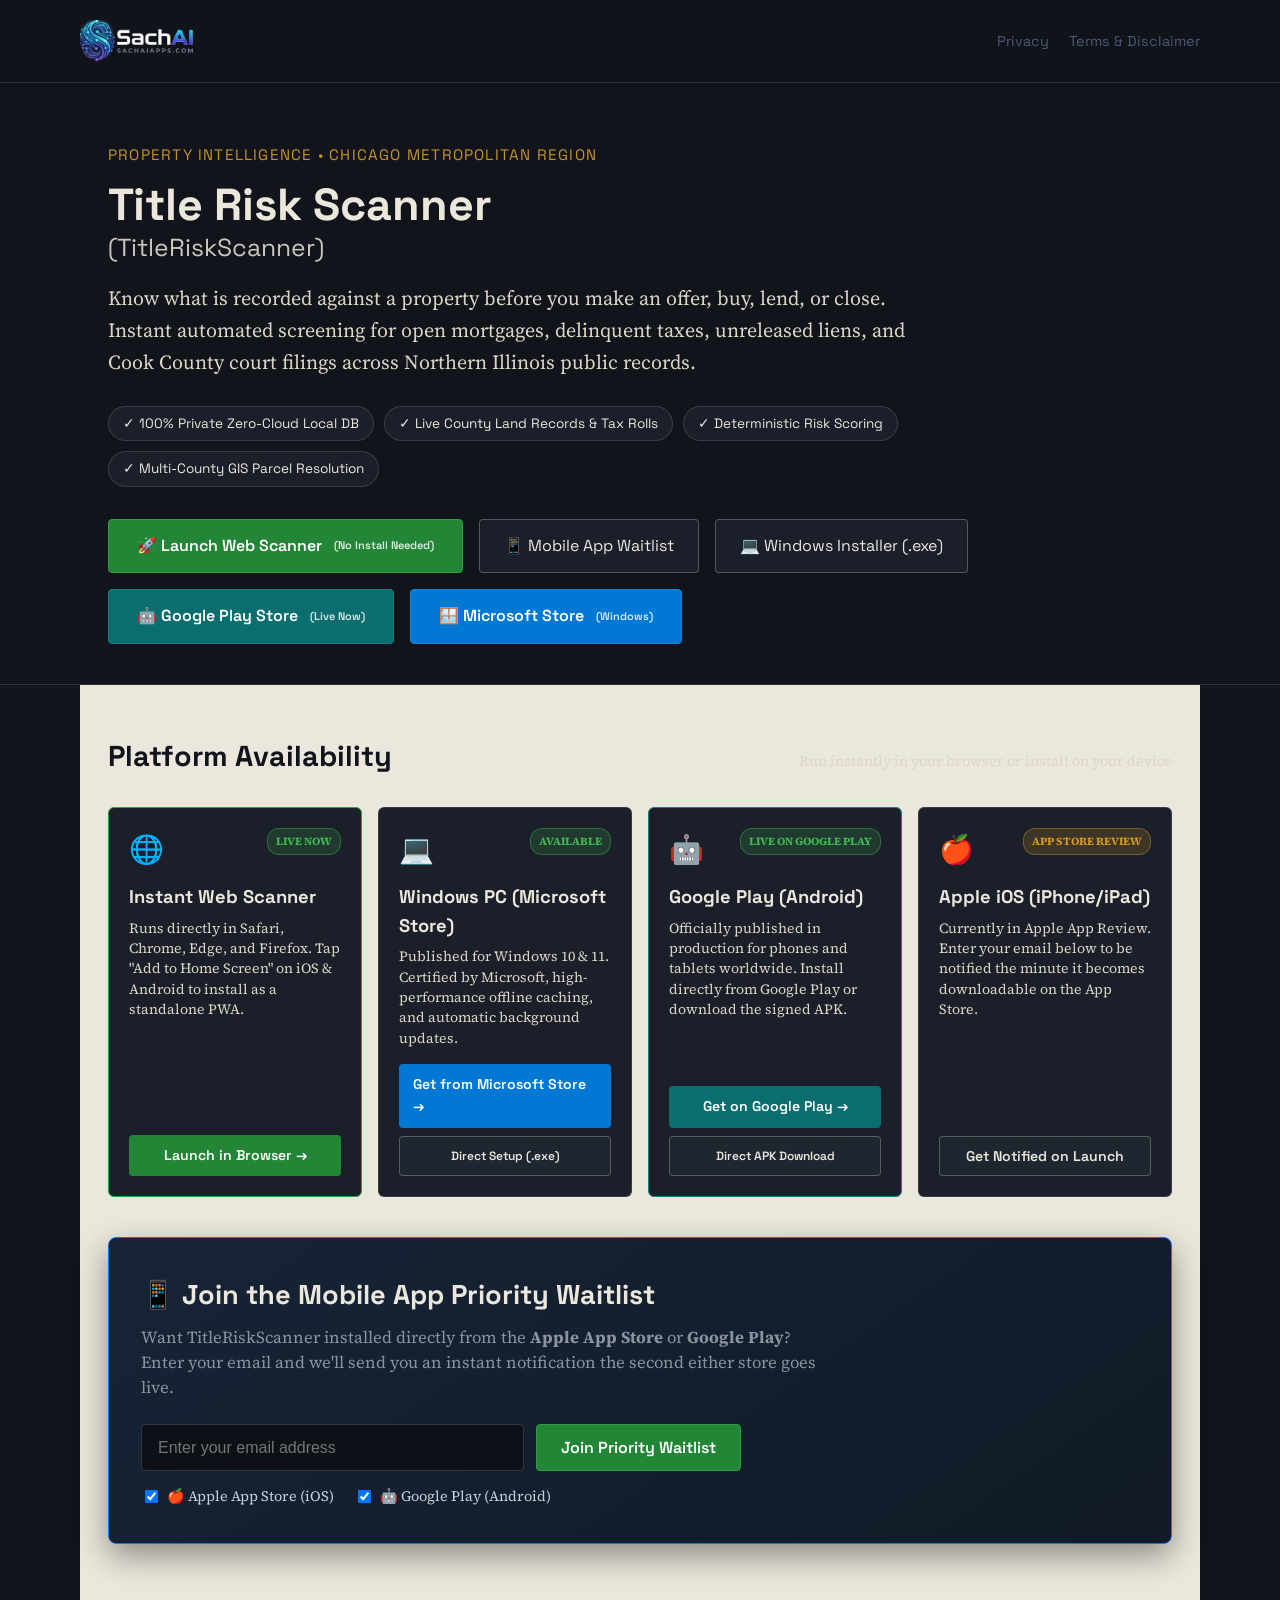
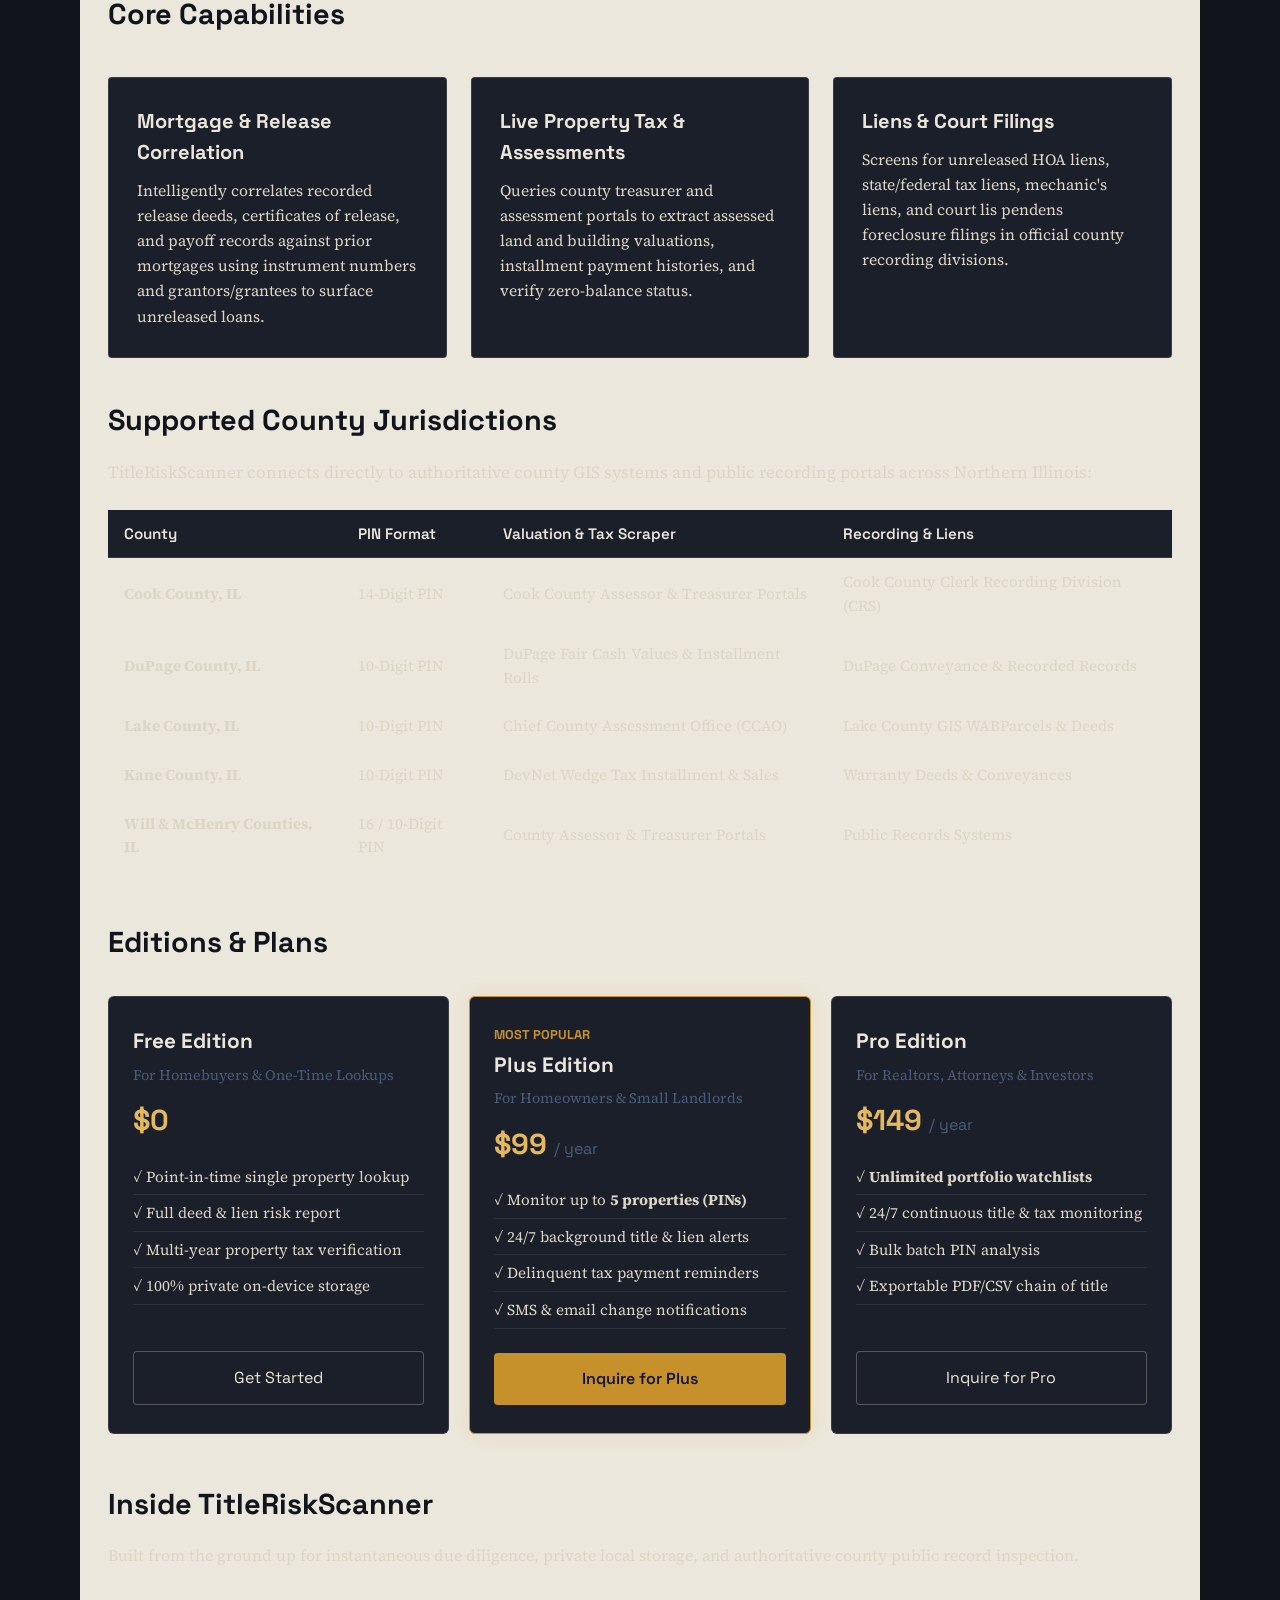
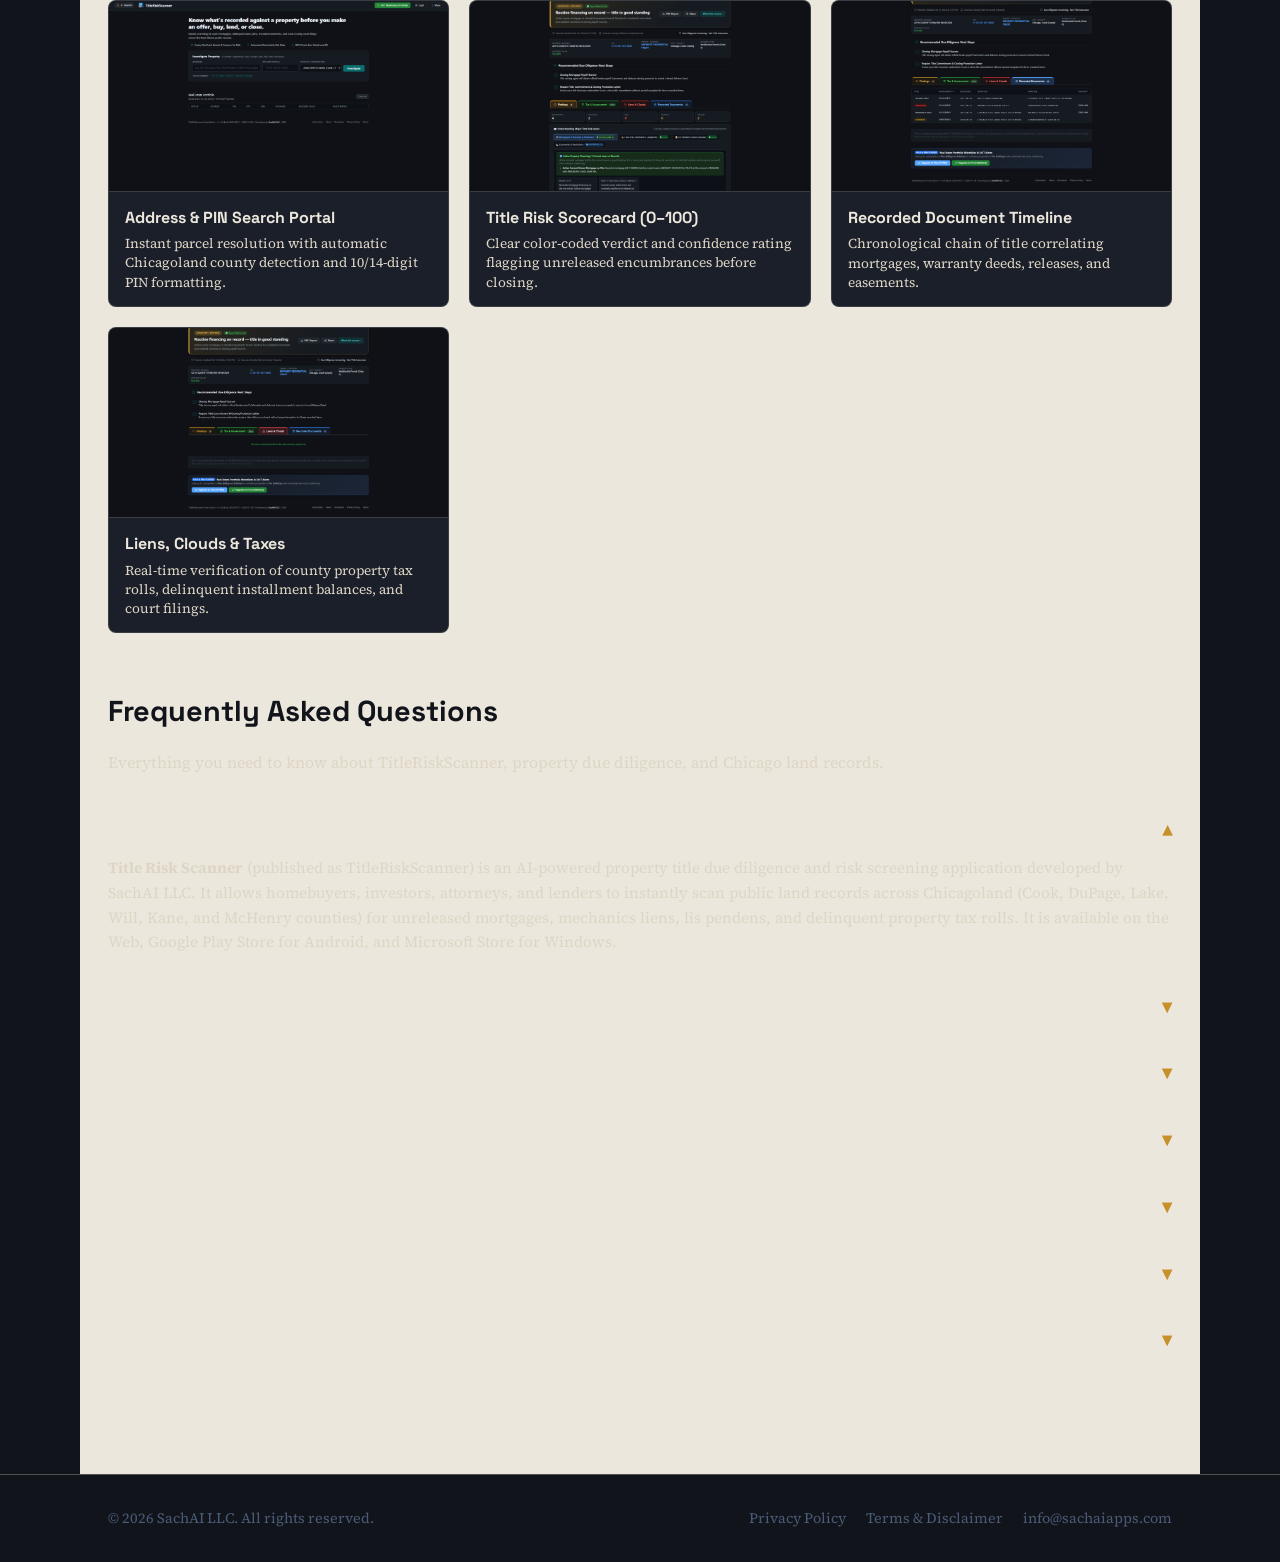
==== commit 595e417c: "Update site header with transparent sachai-logo-dark-with-url and hero section with brand badge" ====
--- a/titleriskscanner/index.html
+++ b/titleriskscanner/index.html
@@ -616,13 +616,7 @@
 <header class="site-head">
   <div class="wrap head-row" style="padding-bottom: 20px;">
     <a href="../index.html" class="logotype" aria-label="SachAI home">
-      <svg class="mark" viewBox="0 0 40 40" xmlns="http://www.w3.org/2000/svg" aria-hidden="true">
-        <rect x="1" y="1" width="38" height="38" rx="4" fill="none" stroke="#c6912b" stroke-width="1.5"/>
-        <path d="M15.33 10.33 L9.67 15.33 L9.67 19.67 L15.33 24.67" fill="none" stroke="#c6912b" stroke-width="2" stroke-linecap="round" stroke-linejoin="round"/>
-        <path d="M24.67 15.33 L30.33 20.33 L30.33 24.67 L24.67 29.67" fill="none" stroke="#c6912b" stroke-width="2" stroke-linecap="round" stroke-linejoin="round"/>
-        <path d="M22 11.67 C18.33 11.67 16.67 14 16.67 16.67 C16.67 19.67 22 18.67 22 22 C22 25 19.67 27.33 16 27.33" fill="none" stroke="#ece7dc" stroke-width="2" stroke-linecap="round"/>
-      </svg>
-      Sach<span class="co">AI</span>
+      <img src="../logos/sachai-logo-dark-with-url.png" alt="SachAI — sachaiapps.com" class="brand-logo-img">
     </a>
     <div style="display: flex; gap: 20px; align-items: center;">
       <a href="privacy.html" style="font-family: var(--font-display); font-size: 0.9rem; color: var(--slate); text-decoration: none;">Privacy</a>
--- a/styles.css
+++ b/styles.css
@@ -72,6 +72,19 @@
   flex-wrap: wrap;
 }
 
+
+.logotype .brand-logo-img {
+  height: 42px;
+  width: auto;
+  display: block;
+  object-fit: contain;
+  transition: opacity 0.15s ease, transform 0.15s ease;
+}
+.logotype:hover .brand-logo-img {
+  opacity: 0.9;
+  transform: translateY(-1px);
+}
+
 .logotype {
   display: flex;
   align-items: center;
